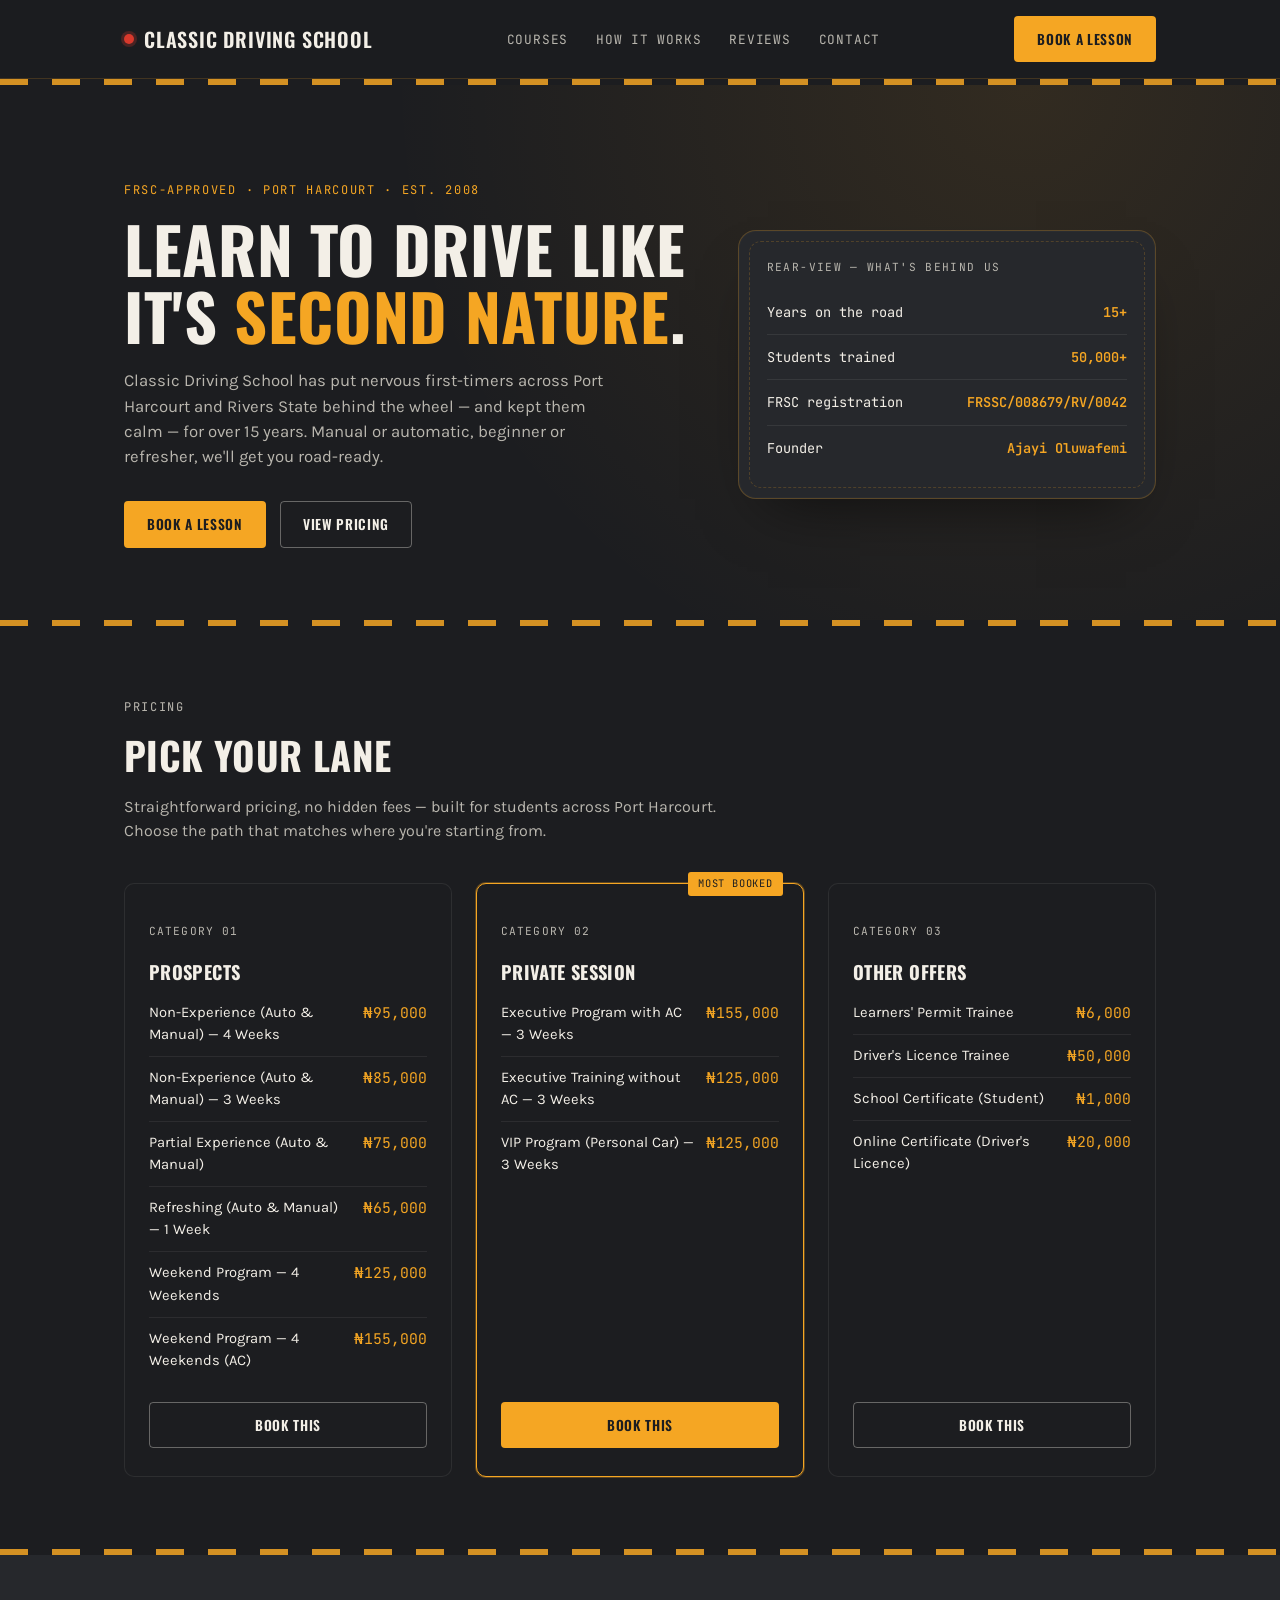
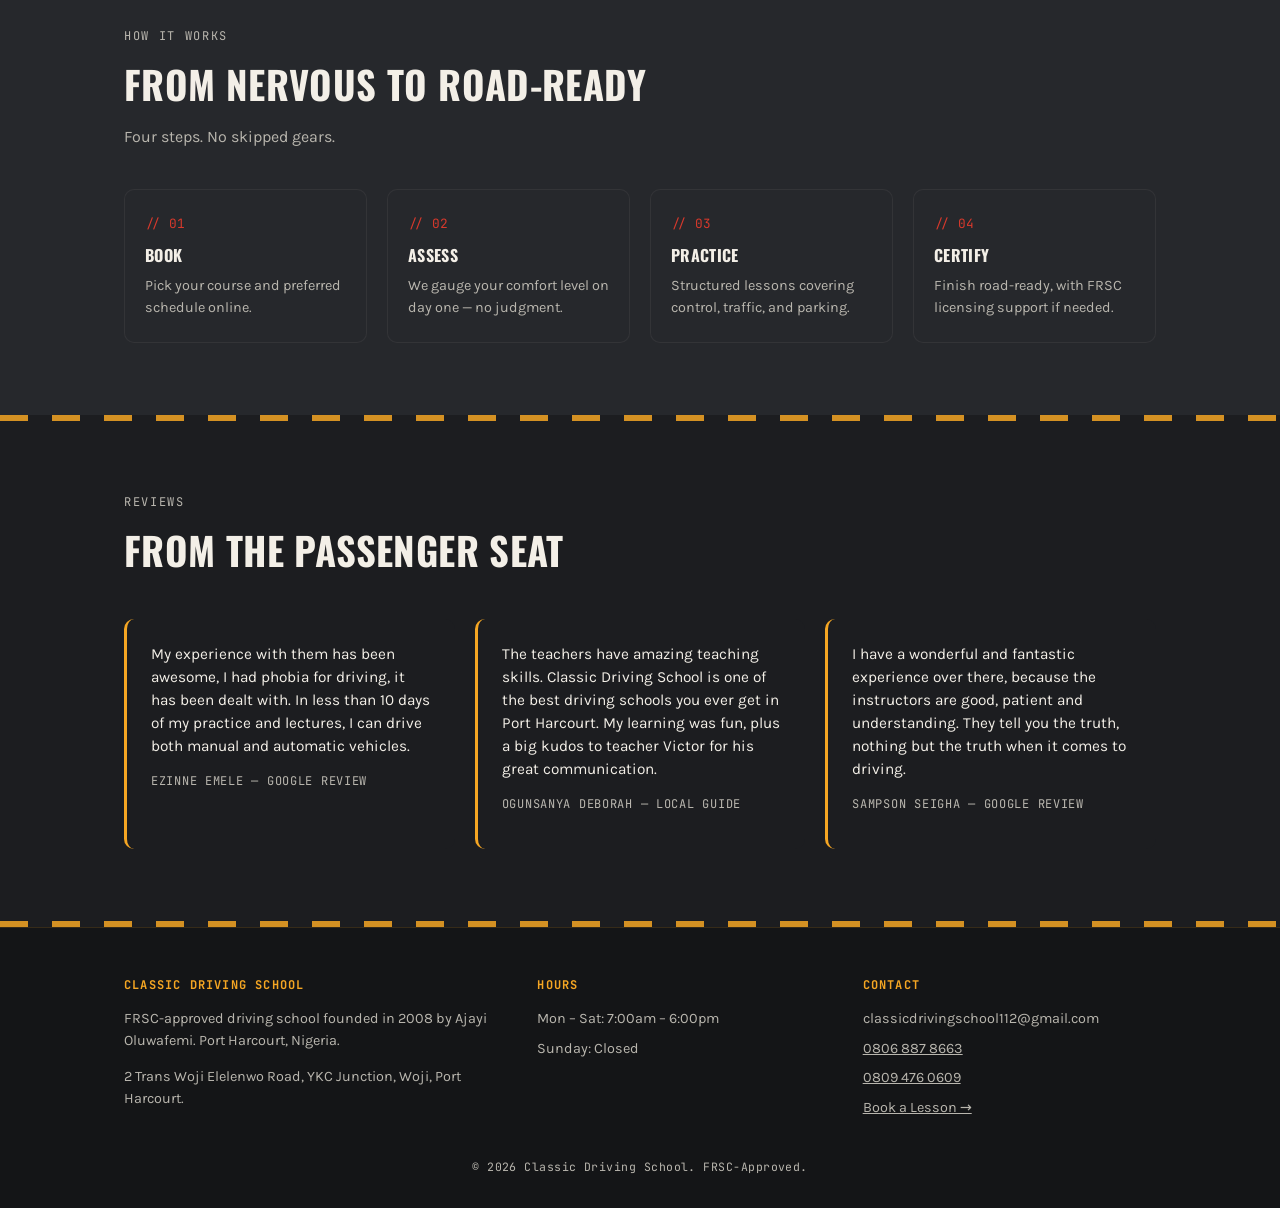
==== index.html @ 47276d2c "Update index.html" ====
<!DOCTYPE html>
<html lang="en">
<head>
<meta name="google-site-verification" content="XJ08IfdokmWImNRBFRQkpC97dIB8DvNs0AqG07wUDNg" />
<meta charset="UTF-8" />
<meta name="viewport" content="width=device-width, initial-scale=1.0" />
<title>Classic Driving School Port Harcourt | FRSC-Approved Driving Lessons, Rivers State</title>
<meta name="description" content="FRSC-approved driving school in Port Harcourt, Rivers State, training students since 2008. Manual & automatic lessons, flexible scheduling, 50,000+ students trained." />
<meta name="keywords" content="driving school Port Harcourt, driving lessons Rivers State, FRSC approved driving school, learn to drive Port Harcourt, Classic Driving School" />
<link rel="canonical" href="https://classicdriving.com.ng/" />
<meta property="og:title" content="Classic Driving School — Port Harcourt, Rivers State" />
<meta property="og:description" content="FRSC-approved driving school in Port Harcourt since 2008. Manual & automatic lessons for beginners and refreshers." />
<meta property="og:type" content="website" />
<meta property="og:url" content="https://classicdriving.com.ng/" />
<meta name="geo.region" content="NG-RI" />
<meta name="geo.placename" content="Port Harcourt, Rivers State" />
<link rel="preconnect" href="https://fonts.googleapis.com">
<link rel="preconnect" href="https://fonts.gstatic.com" crossorigin>
<link href="https://fonts.googleapis.com/css2?family=Oswald:wght@500;600;700&family=Karla:wght@400;500;700&family=JetBrains+Mono:wght@400;500&display=swap" rel="stylesheet">
<link rel="stylesheet" href="styles.css">
<script type="application/ld+json">
{
  "@context": "https://schema.org",
  "@type": "DrivingSchool",
  "name": "Classic Driving School",
  "image": "https://classicdriving.com.ng/og-image.jpg",
  "url": "https://classicdriving.com.ng/",
  "telephone": ["+2348068878663", "+2348094760609"],
  "email": "classicdrivingschool112@gmail.com",
  "address": {
    "@type": "PostalAddress",
    "streetAddress": "2 Trans Woji Elelenwo Road, YKC Junction, Woji",
    "addressLocality": "Port Harcourt",
    "addressRegion": "Rivers State",
    "addressCountry": "NG"
  },
  "areaServed": {
    "@type": "State",
    "name": "Rivers State"
  },
  "openingHoursSpecification": [
    {
      "@type": "OpeningHoursSpecification",
      "dayOfWeek": ["Monday","Tuesday","Wednesday","Thursday","Friday","Saturday"],
      "opens": "07:00",
      "closes": "18:00"
    }
  ],
  "priceRange": "₦1,000 - ₦155,000",
  "foundingDate": "2008"
}
</script>
</head>
<body>

<header class="site-header">
  <div class="container nav-row">
    <a class="brand" href="index.html"><span class="dot"></span>Classic Driving School</a>
    <nav class="primary-nav">
      <a href="#courses">Courses</a>
      <a href="#process">How It Works</a>
      <a href="#reviews">Reviews</a>
      <a href="#contact">Contact</a>
    </nav>
    <a class="btn btn-primary" href="book.html">Book a Lesson</a>
  </div>
</header>
<div class="lane-divider"></div>

<section class="hero">
  <div class="container hero-grid">
    <div>
      <p class="eyebrow">FRSC-Approved &middot; Port Harcourt &middot; Est. 2008</p>
      <h1 class="hero-title">Learn to drive like it's <em>second nature</em>.</h1>
      <p class="hero-sub">Classic Driving School has put nervous first-timers across Port Harcourt and Rivers State behind the wheel — and kept them calm — for over 15 years. Manual or automatic, beginner or refresher, we'll get you road-ready.</p>
      <div class="hero-actions">
        <a class="btn btn-primary" href="book.html">Book a Lesson</a>
        <a class="btn btn-ghost" href="#courses">View Pricing</a>
      </div>
    </div>
    <div class="mirror">
      <p class="mirror-label">Rear-View — What's Behind Us</p>
      <div class="mirror-stat-row"><span>Years on the road</span><span class="num">15+</span></div>
      <div class="mirror-stat-row"><span>Students trained</span><span class="num">50,000+</span></div>
      <div class="mirror-stat-row"><span>FRSC registration</span><span class="num">FRSSC/008679/RV/0042</span></div>
      <div class="mirror-stat-row"><span>Founder</span><span class="num">Ajayi Oluwafemi</span></div>
    </div>
  </div>
</section>

<div class="lane-divider"></div>

<section class="section" id="courses">
  <div class="container">
    <div class="section-head">
      <p class="eyebrow">Pricing</p>
      <h2 class="section-title">Pick your lane</h2>
      <p>Straightforward pricing, no hidden fees — built for students across Port Harcourt. Choose the path that matches where you're starting from.</p>
    </div>

    <div class="pricing-grid">

      <div class="price-card">
        <p class="price-cat">Category 01</p>
        <h3>Prospects</h3>
        <ul class="price-list">
          <li><span>Non-Experience (Auto &amp; Manual) — 4 Weeks</span><span class="amount">₦95,000</span></li>
          <li><span>Non-Experience (Auto &amp; Manual) — 3 Weeks</span><span class="amount">₦85,000</span></li>
          <li><span>Partial Experience (Auto &amp; Manual)</span><span class="amount">₦75,000</span></li>
          <li><span>Refreshing (Auto &amp; Manual) — 1 Week</span><span class="amount">₦65,000</span></li>
          <li><span>Weekend Program — 4 Weekends</span><span class="amount">₦125,000</span></li>
          <li><span>Weekend Program — 4 Weekends (AC)</span><span class="amount">₦155,000</span></li>
        </ul>
        <a class="btn btn-ghost" href="book.html">Book This</a>
      </div>

      <div class="price-card featured">
        <span class="tag">Most Booked</span>
        <p class="price-cat">Category 02</p>
        <h3>Private Session</h3>
        <ul class="price-list">
          <li><span>Executive Program with AC — 3 Weeks</span><span class="amount">₦155,000</span></li>
          <li><span>Executive Training without AC — 3 Weeks</span><span class="amount">₦125,000</span></li>
          <li><span>VIP Program (Personal Car) — 3 Weeks</span><span class="amount">₦125,000</span></li>
        </ul>
        <a class="btn btn-primary" href="book.html">Book This</a>
      </div>

      <div class="price-card">
        <p class="price-cat">Category 03</p>
        <h3>Other Offers</h3>
        <ul class="price-list">
          <li><span>Learners' Permit Trainee</span><span class="amount">₦6,000</span></li>
          <li><span>Driver's Licence Trainee</span><span class="amount">₦50,000</span></li>
          <li><span>School Certificate (Student)</span><span class="amount">₦1,000</span></li>
          <li><span>Online Certificate (Driver's Licence)</span><span class="amount">₦20,000</span></li>
        </ul>
        <a class="btn btn-ghost" href="book.html">Book This</a>
      </div>

    </div>
  </div>
</section>

<div class="lane-divider"></div>

<section class="section section-alt" id="process">
  <div class="container">
    <div class="section-head">
      <p class="eyebrow">How It Works</p>
      <h2 class="section-title">From nervous to road-ready</h2>
      <p>Four steps. No skipped gears.</p>
    </div>
    <div class="steps">
      <div class="step">
        <p class="step-marker">// 01</p>
        <h4>Book</h4>
        <p>Pick your course and preferred schedule online.</p>
      </div>
      <div class="step">
        <p class="step-marker">// 02</p>
        <h4>Assess</h4>
        <p>We gauge your comfort level on day one — no judgment.</p>
      </div>
      <div class="step">
        <p class="step-marker">// 03</p>
        <h4>Practice</h4>
        <p>Structured lessons covering control, traffic, and parking.</p>
      </div>
      <div class="step">
        <p class="step-marker">// 04</p>
        <h4>Certify</h4>
        <p>Finish road-ready, with FRSC licensing support if needed.</p>
      </div>
    </div>
  </div>
</section>

<div class="lane-divider"></div>

<section class="section" id="reviews">
  <div class="container">
    <div class="section-head">
      <p class="eyebrow">Reviews</p>
      <h2 class="section-title">From the passenger seat</h2>
    </div>
    <div class="testimonial-grid">
      <div class="testimonial">
        <p class="quote">My experience with them has been awesome, I had phobia for driving, it has been dealt with. In less than 10 days of my practice and lectures, I can drive both manual and automatic vehicles.</p>
        <p class="who">Ezinne Emele — Google Review</p>
      </div>
      <div class="testimonial">
        <p class="quote">The teachers have amazing teaching skills. Classic Driving School is one of the best driving schools you ever get in Port Harcourt. My learning was fun, plus a big kudos to teacher Victor for his great communication.</p>
        <p class="who">Ogunsanya Deborah — Local Guide</p>
      </div>
      <div class="testimonial">
        <p class="quote">I have a wonderful and fantastic experience over there, because the instructors are good, patient and understanding. They tell you the truth, nothing but the truth when it comes to driving.</p>
        <p class="who">Sampson Seigha — Google Review</p>
      </div>
    </div>
  </div>
</section>

<div class="lane-divider"></div>

<footer class="site-footer" id="contact">
  <div class="container">
    <div class="footer-grid">
      <div>
        <h5>Classic Driving School</h5>
        <p>FRSC-approved driving school founded in 2008 by Ajayi Oluwafemi. Port Harcourt, Nigeria.</p>
        <p>2 Trans Woji Elelenwo Road, YKC Junction, Woji, Port Harcourt.</p>
      </div>
      <div>
        <h5>Hours</h5>
        <ul>
          <li>Mon – Sat: 7:00am – 6:00pm</li>
          <li>Sunday: Closed</li>
        </ul>
      </div>
      <div>
        <h5>Contact</h5>
        <ul>
          <li>classicdrivingschool112@gmail.com</li>
          <li><a href="tel:+2348068878663">0806 887 8663</a></li>
          <li><a href="tel:+2348094760609">0809 476 0609</a></li>
          <li><a href="book.html">Book a Lesson →</a></li>
        </ul>
      </div>
    </div>
    <div class="footer-bottom">&copy; 2026 Classic Driving School. FRSC-Approved.</div>
  </div>
</footer>

</body>
</html>
---- styles.css ----
/* ===========================================================
   Classic Driving School — shared styles
   Palette: asphalt / amber / brake-red, mirror UI, lane-line dividers
   Type: Oswald (display), Karla (body), JetBrains Mono (data/utility)
   =========================================================== */

:root {
  --asphalt: #1c1d20;
  --asphalt-2: #26282c;
  --amber: #f5a623;
  --amber-dim: #c98417;
  --brake-red: #d8392c;
  --chalk: #f3efe7;
  --chalk-dim: #b9b6ae;
  --lane: repeating-linear-gradient(
    to right,
    var(--amber) 0px,
    var(--amber) 28px,
    transparent 28px,
    transparent 52px
  );

  --font-display: "Oswald", "Arial Narrow", sans-serif;
  --font-body: "Karla", system-ui, sans-serif;
  --font-mono: "JetBrains Mono", monospace;
}

* { box-sizing: border-box; }
html { scroll-behavior: smooth; }

@media (prefers-reduced-motion: reduce) {
  html { scroll-behavior: auto; }
  *, *::before, *::after {
    animation-duration: 0.01ms !important;
    animation-iteration-count: 1 !important;
    transition-duration: 0.01ms !important;
  }
}

body {
  margin: 0;
  background: var(--asphalt);
  color: var(--chalk);
  font-family: var(--font-body);
  line-height: 1.5;
  -webkit-font-smoothing: antialiased;
}

a { color: inherit; }

img { max-width: 100%; display: block; }

.container {
  width: 100%;
  max-width: 1080px;
  margin: 0 auto;
  padding: 0 24px;
}

/* ---------- Lane-line divider ---------- */
.lane-divider {
  height: 6px;
  background-image: var(--lane);
  background-size: 52px 6px;
  opacity: 0.85;
}

/* ---------- Header / nav ---------- */
header.site-header {
  position: sticky;
  top: 0;
  z-index: 50;
  background: rgba(28, 29, 32, 0.92);
  backdrop-filter: blur(6px);
  border-bottom: 1px solid rgba(245, 166, 35, 0.18);
}

.nav-row {
  display: flex;
  align-items: center;
  justify-content: space-between;
  padding: 16px 24px;
}

.brand {
  font-family: var(--font-display);
  text-transform: uppercase;
  letter-spacing: 0.04em;
  font-size: 1.25rem;
  font-weight: 600;
  color: var(--chalk);
  text-decoration: none;
  display: flex;
  align-items: center;
  gap: 10px;
}

.brand .dot {
  width: 10px;
  height: 10px;
  border-radius: 50%;
  background: var(--brake-red);
  box-shadow: 0 0 0 3px rgba(216, 57, 44, 0.25);
}

nav.primary-nav {
  display: flex;
  gap: 28px;
  font-family: var(--font-mono);
  font-size: 0.8rem;
  text-transform: uppercase;
  letter-spacing: 0.06em;
}

nav.primary-nav a {
  text-decoration: none;
  color: var(--chalk-dim);
  transition: color 0.2s ease;
}
nav.primary-nav a:hover,
nav.primary-nav a:focus-visible { color: var(--amber); }

.btn {
  display: inline-flex;
  align-items: center;
  justify-content: center;
  gap: 8px;
  font-family: var(--font-display);
  text-transform: uppercase;
  letter-spacing: 0.05em;
  font-size: 0.85rem;
  font-weight: 600;
  padding: 12px 22px;
  border-radius: 4px;
  text-decoration: none;
  border: 1px solid transparent;
  cursor: pointer;
  transition: transform 0.15s ease, background 0.2s ease, color 0.2s ease, border-color 0.2s ease;
}
.btn:focus-visible {
  outline: 3px solid var(--amber);
  outline-offset: 2px;
}
.btn-primary {
  background: var(--amber);
  color: #1c1d20;
}
.btn-primary:hover { background: #ffba47; transform: translateY(-1px); }

.btn-ghost {
  background: transparent;
  color: var(--chalk);
  border-color: rgba(243, 239, 231, 0.35);
}
.btn-ghost:hover { border-color: var(--amber); color: var(--amber); }

.btn-red {
  background: var(--brake-red);
  color: var(--chalk);
}
.btn-red:hover { background: #ef4c3d; transform: translateY(-1px); }

/* ---------- Hero ---------- */
.hero {
  position: relative;
  padding: 96px 0 72px;
  overflow: hidden;
  background:
    radial-gradient(circle at 80% 0%, rgba(245, 166, 35, 0.10), transparent 55%),
    var(--asphalt);
}

.hero-grid {
  display: grid;
  grid-template-columns: 1.15fr 0.85fr;
  gap: 48px;
  align-items: center;
}

.eyebrow {
  font-family: var(--font-mono);
  text-transform: uppercase;
  letter-spacing: 0.14em;
  font-size: 0.75rem;
  color: var(--amber);
  margin: 0 0 16px;
}

h1.hero-title {
  font-family: var(--font-display);
  font-size: clamp(2.6rem, 5vw, 4.2rem);
  line-height: 1.04;
  text-transform: uppercase;
  margin: 0 0 20px;
  letter-spacing: 0.01em;
}
h1.hero-title em {
  font-style: normal;
  color: var(--amber);
}

.hero-sub {
  font-size: 1.05rem;
  color: var(--chalk-dim);
  max-width: 480px;
  margin: 0 0 32px;
}

.hero-actions {
  display: flex;
  gap: 14px;
  flex-wrap: wrap;
}

/* Rear-view mirror motif */
.mirror {
  position: relative;
  background: var(--asphalt-2);
  border: 1px solid rgba(245, 166, 35, 0.25);
  border-radius: 18px;
  padding: 28px;
  box-shadow: 0 30px 60px -30px rgba(0,0,0,0.6), inset 0 0 0 1px rgba(255,255,255,0.02);
}
.mirror::before {
  content: "";
  position: absolute;
  inset: 10px;
  border: 1px dashed rgba(245, 166, 35, 0.2);
  border-radius: 12px;
  pointer-events: none;
}
.mirror-label {
  font-family: var(--font-mono);
  font-size: 0.7rem;
  text-transform: uppercase;
  letter-spacing: 0.12em;
  color: var(--chalk-dim);
  margin: 0 0 14px;
}
.mirror-stat-row {
  display: flex;
  justify-content: space-between;
  padding: 12px 0;
  border-bottom: 1px solid rgba(243, 239, 231, 0.08);
  font-family: var(--font-mono);
  font-size: 0.85rem;
}
.mirror-stat-row:last-child { border-bottom: none; }
.mirror-stat-row .num {
  color: var(--amber);
  font-weight: 600;
}

/* ---------- Section scaffolding ---------- */
.section {
  padding: 72px 0;
}
.section-head {
  margin-bottom: 40px;
  max-width: 620px;
}
.section-head .eyebrow { margin-bottom: 10px; }
h2.section-title {
  font-family: var(--font-display);
  text-transform: uppercase;
  font-size: clamp(1.8rem, 3vw, 2.4rem);
  margin: 0 0 12px;
  letter-spacing: 0.01em;
}
.section-head p {
  color: var(--chalk-dim);
  margin: 0;
}

.section-alt { background: var(--asphalt-2); }

/* ---------- Pricing cards ---------- */
.pricing-grid {
  display: grid;
  grid-template-columns: repeat(3, 1fr);
  gap: 24px;
}

.price-card {
  background: var(--asphalt);
  border: 1px solid rgba(243, 239, 231, 0.08);
  border-radius: 10px;
  padding: 28px 24px;
  display: flex;
  flex-direction: column;
  position: relative;
}
.price-card.featured {
  border-color: var(--amber);
  box-shadow: 0 0 0 1px rgba(245, 166, 35, 0.3);
}
.price-card .tag {
  position: absolute;
  top: -12px;
  right: 20px;
  background: var(--amber);
  color: #1c1d20;
  font-family: var(--font-mono);
  font-size: 0.65rem;
  text-transform: uppercase;
  letter-spacing: 0.08em;
  padding: 4px 10px;
  border-radius: 3px;
}
.price-card h3 {
  font-family: var(--font-display);
  text-transform: uppercase;
  font-size: 1.15rem;
  margin: 0 0 6px;
  letter-spacing: 0.02em;
}
.price-card .price-cat {
  font-family: var(--font-mono);
  font-size: 0.7rem;
  color: var(--chalk-dim);
  text-transform: uppercase;
  letter-spacing: 0.1em;
  margin-bottom: 18px;
}
.price-list {
  list-style: none;
  margin: 0 0 20px;
  padding: 0;
  flex-grow: 1;
}
.price-list li {
  display: flex;
  justify-content: space-between;
  gap: 12px;
  padding: 10px 0;
  border-top: 1px solid rgba(243, 239, 231, 0.07);
  font-size: 0.92rem;
}
.price-list li:first-child { border-top: none; }
.price-list .amount {
  font-family: var(--font-mono);
  color: var(--amber);
  white-space: nowrap;
}

/* ---------- Steps / process ---------- */
.steps {
  display: grid;
  grid-template-columns: repeat(4, 1fr);
  gap: 20px;
}
.step {
  background: var(--asphalt-2);
  border-radius: 10px;
  padding: 24px 20px;
  border: 1px solid rgba(243, 239, 231, 0.06);
}
.step .step-marker {
  font-family: var(--font-mono);
  color: var(--brake-red);
  font-size: 0.8rem;
  margin-bottom: 10px;
}
.step h4 {
  font-family: var(--font-display);
  text-transform: uppercase;
  font-size: 1rem;
  margin: 0 0 8px;
  letter-spacing: 0.02em;
}
.step p {
  color: var(--chalk-dim);
  font-size: 0.9rem;
  margin: 0;
}

/* ---------- Testimonials ---------- */
.testimonial-grid {
  display: grid;
  grid-template-columns: repeat(3, 1fr);
  gap: 20px;
}
.testimonial {
  background: var(--asphalt);
  border-radius: 10px;
  padding: 24px;
  border-left: 3px solid var(--amber);
}
.testimonial p.quote {
  margin: 0 0 14px;
  font-size: 0.96rem;
  color: var(--chalk);
}
.testimonial .who {
  font-family: var(--font-mono);
  font-size: 0.75rem;
  color: var(--chalk-dim);
  text-transform: uppercase;
  letter-spacing: 0.06em;
}

/* ---------- Footer ---------- */
footer.site-footer {
  background: #141517;
  padding: 48px 0 32px;
  border-top: 1px solid rgba(245, 166, 35, 0.15);
}
.footer-grid {
  display: grid;
  grid-template-columns: 1.3fr 1fr 1fr;
  gap: 32px;
  margin-bottom: 32px;
}
.footer-grid h5 {
  font-family: var(--font-mono);
  text-transform: uppercase;
  font-size: 0.75rem;
  letter-spacing: 0.1em;
  color: var(--amber);
  margin: 0 0 14px;
}
.footer-grid p, .footer-grid li {
  color: var(--chalk-dim);
  font-size: 0.9rem;
}
.footer-grid ul { list-style: none; padding: 0; margin: 0; }
.footer-grid li { margin-bottom: 8px; }
.footer-bottom {
  font-family: var(--font-mono);
  font-size: 0.72rem;
  color: var(--chalk-dim);
  text-align: center;
  letter-spacing: 0.04em;
}

/* ---------- Booking form ---------- */
.book-shell {
  max-width: 640px;
  margin: 0 auto;
  background: var(--asphalt-2);
  border: 1px solid rgba(245, 166, 35, 0.2);
  border-radius: 14px;
  padding: 36px;
}

.form-row {
  margin-bottom: 20px;
}
.form-row label {
  display: block;
  font-family: var(--font-mono);
  font-size: 0.72rem;
  text-transform: uppercase;
  letter-spacing: 0.08em;
  color: var(--chalk-dim);
  margin-bottom: 8px;
}
.form-row input,
.form-row select,
.form-row textarea {
  width: 100%;
  background: var(--asphalt);
  border: 1px solid rgba(243, 239, 231, 0.15);
  border-radius: 6px;
  padding: 12px 14px;
  color: var(--chalk);
  font-family: var(--font-body);
  font-size: 0.95rem;
}
.form-row input:focus,
.form-row select:focus,
.form-row textarea:focus {
  outline: none;
  border-color: var(--amber);
  box-shadow: 0 0 0 3px rgba(245, 166, 35, 0.18);
}
.two-col {
  display: grid;
  grid-template-columns: 1fr 1fr;
  gap: 16px;
}
.radio-pair {
  display: flex;
  gap: 12px;
}
.radio-pair label {
  flex: 1;
  display: flex;
  align-items: center;
  justify-content: center;
  gap: 8px;
  background: var(--asphalt);
  border: 1px solid rgba(243, 239, 231, 0.15);
  border-radius: 6px;
  padding: 12px;
  font-family: var(--font-body);
  font-size: 0.9rem;
  text-transform: none;
  letter-spacing: normal;
  cursor: pointer;
  margin-bottom: 0;
}
.radio-pair input { width: auto; margin: 0; }
.radio-pair input:checked + span { color: var(--amber); }

#form-status {
  margin-top: 16px;
  font-family: var(--font-mono);
  font-size: 0.85rem;
}
#form-status.success { color: #6fbf73; }
#form-status.error { color: var(--brake-red); }

/* ---------- Responsive ---------- */
@media (max-width: 880px) {
  .hero-grid { grid-template-columns: 1fr; }
  .pricing-grid { grid-template-columns: 1fr; }
  .steps { grid-template-columns: 1fr 1fr; }
  .testimonial-grid { grid-template-columns: 1fr; }
  .footer-grid { grid-template-columns: 1fr; }
  nav.primary-nav { display: none; }
}
@media (max-width: 560px) {
  .two-col { grid-template-columns: 1fr; }
  .steps { grid-template-columns: 1fr; }
  .book-shell { padding: 24px; }
}
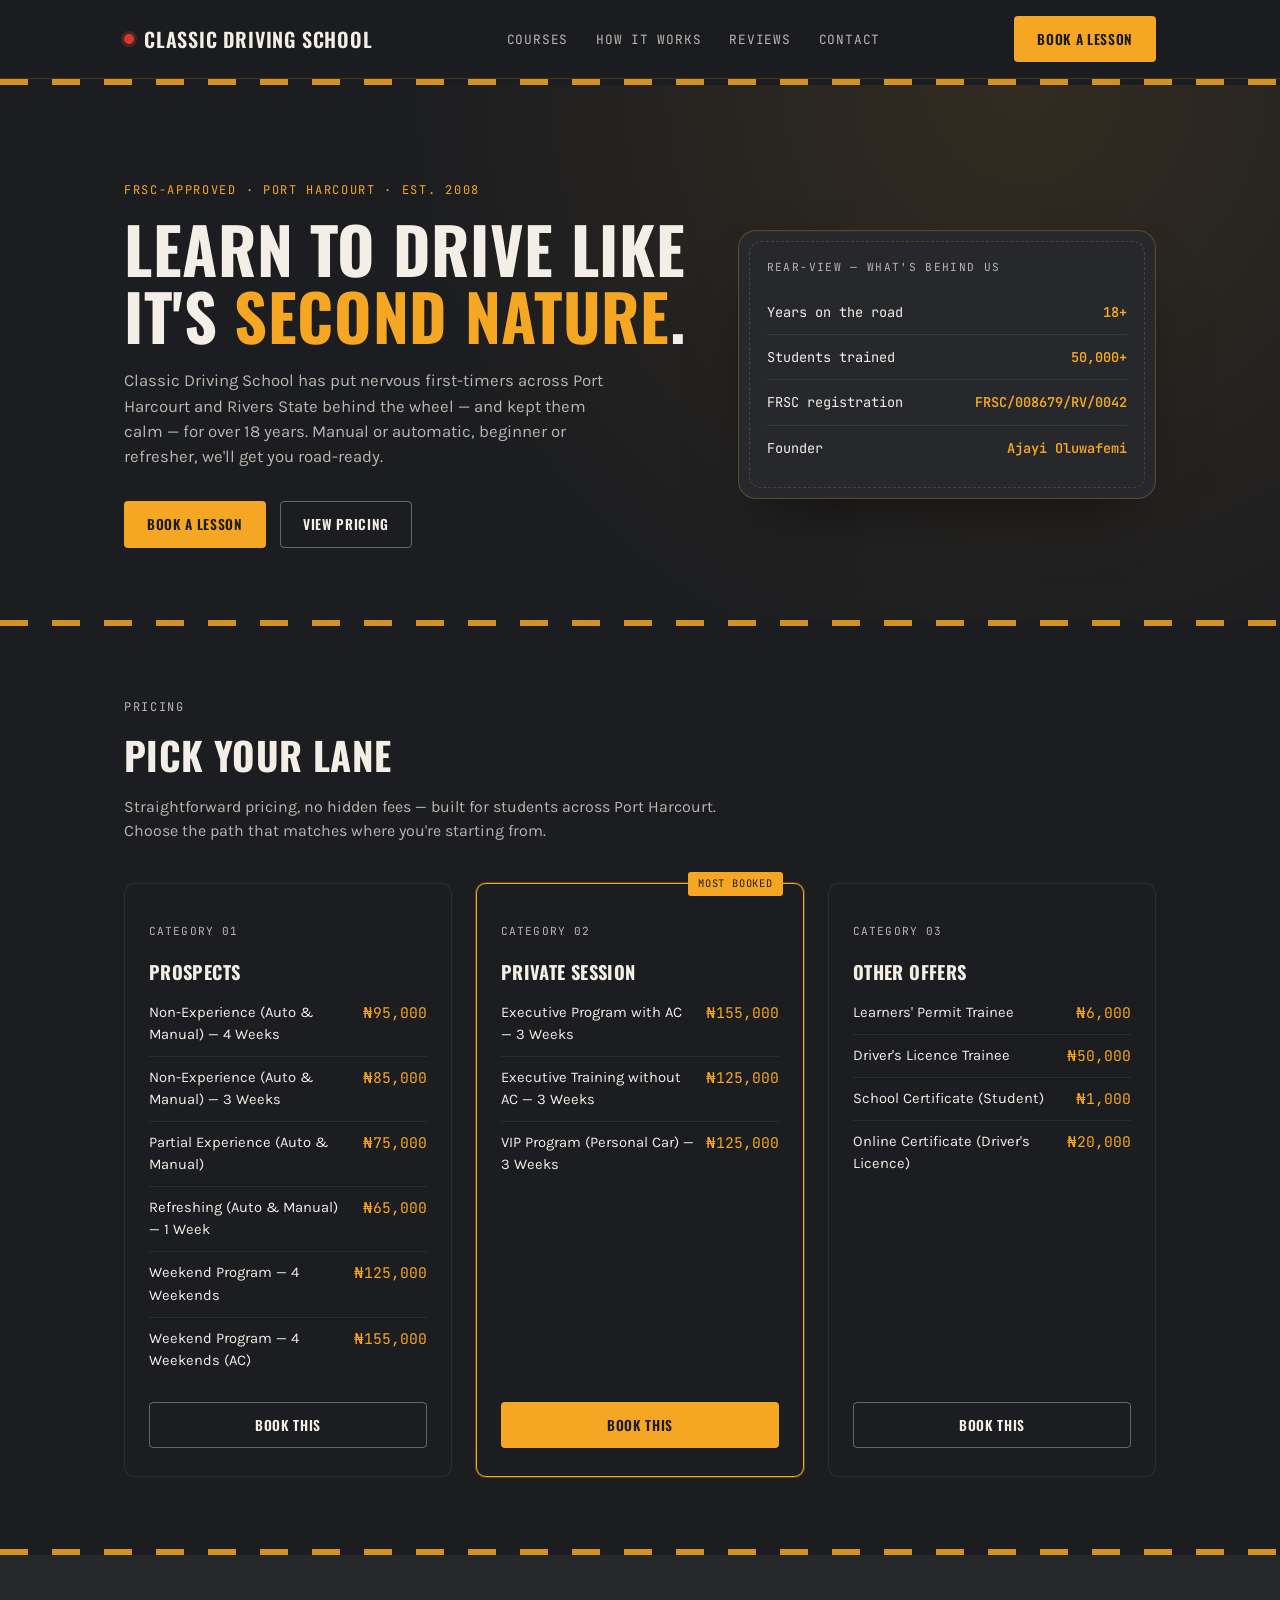
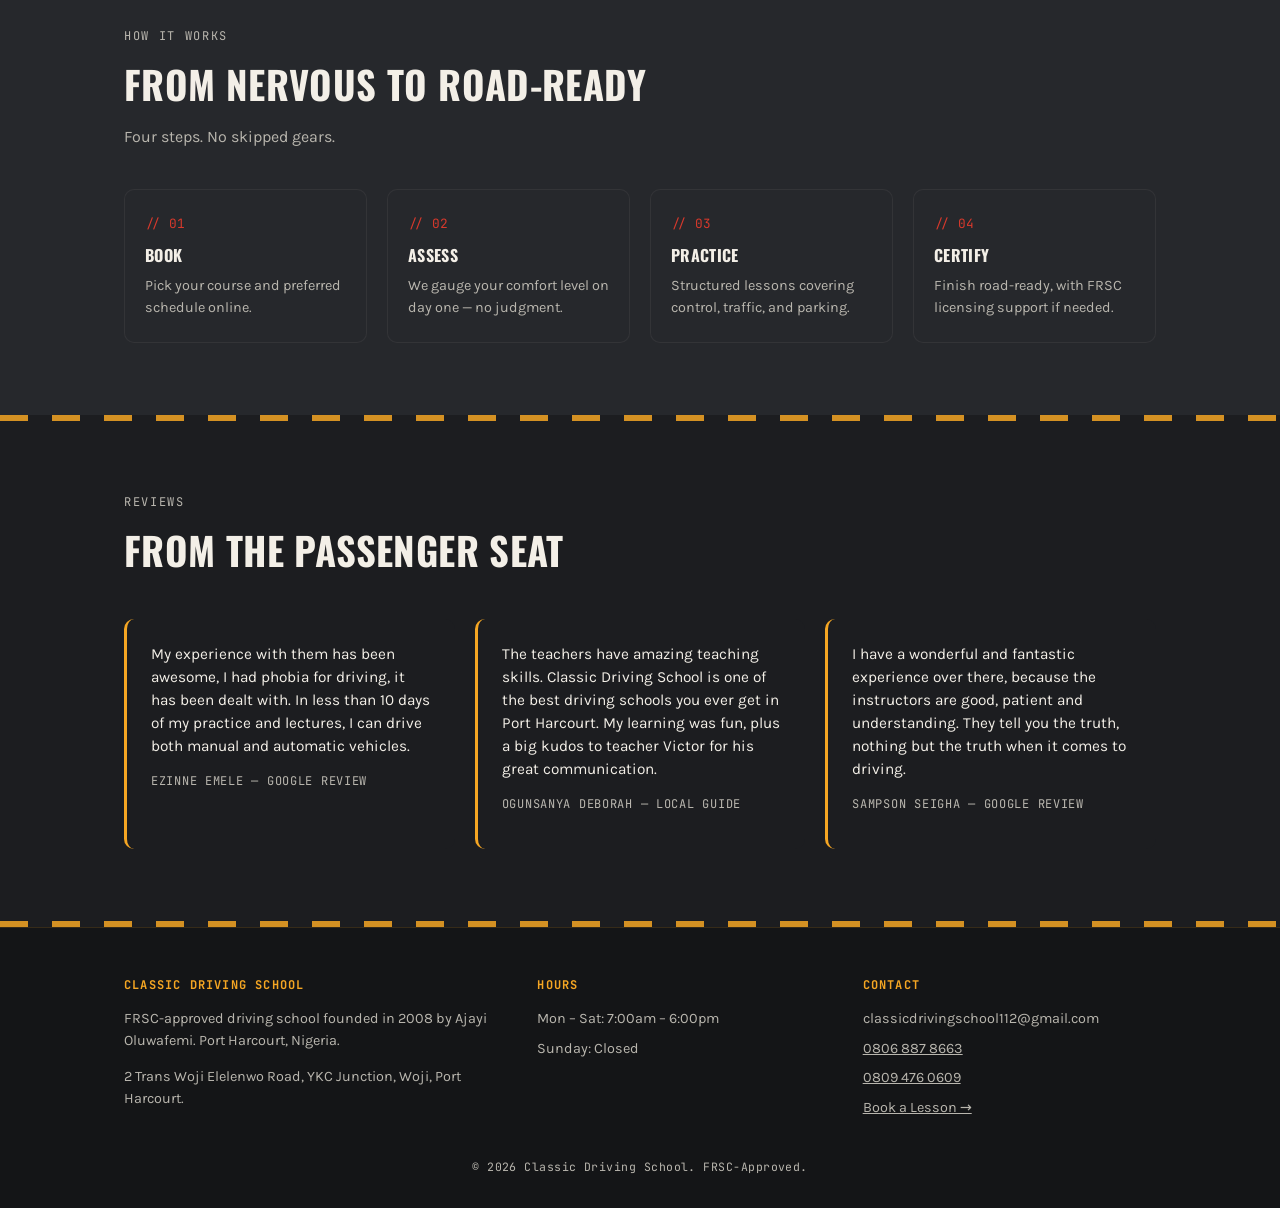
==== commit ec17cef2: "Fix stale copy, a registration typo, and broken SEO file references - "15+ years" / "over 15 years" " ====
--- a/index.html
+++ b/index.html
@@ -23,7 +23,6 @@
   "@context": "https://schema.org",
   "@type": "DrivingSchool",
   "name": "Classic Driving School",
-  "image": "https://classicdriving.com.ng/og-image.jpg",
   "url": "https://classicdriving.com.ng/",
   "telephone": ["+2348068878663", "+2348094760609"],
   "email": "classicdrivingschool112@gmail.com",
@@ -72,7 +71,7 @@
     <div>
       <p class="eyebrow">FRSC-Approved &middot; Port Harcourt &middot; Est. 2008</p>
       <h1 class="hero-title">Learn to drive like it's <em>second nature</em>.</h1>
-      <p class="hero-sub">Classic Driving School has put nervous first-timers across Port Harcourt and Rivers State behind the wheel — and kept them calm — for over 15 years. Manual or automatic, beginner or refresher, we'll get you road-ready.</p>
+      <p class="hero-sub">Classic Driving School has put nervous first-timers across Port Harcourt and Rivers State behind the wheel — and kept them calm — for over 18 years. Manual or automatic, beginner or refresher, we'll get you road-ready.</p>
       <div class="hero-actions">
         <a class="btn btn-primary" href="book.html">Book a Lesson</a>
         <a class="btn btn-ghost" href="#courses">View Pricing</a>
@@ -80,9 +79,9 @@
     </div>
     <div class="mirror">
       <p class="mirror-label">Rear-View — What's Behind Us</p>
-      <div class="mirror-stat-row"><span>Years on the road</span><span class="num">15+</span></div>
+      <div class="mirror-stat-row"><span>Years on the road</span><span class="num">18+</span></div>
       <div class="mirror-stat-row"><span>Students trained</span><span class="num">50,000+</span></div>
-      <div class="mirror-stat-row"><span>FRSC registration</span><span class="num">FRSSC/008679/RV/0042</span></div>
+      <div class="mirror-stat-row"><span>FRSC registration</span><span class="num">FRSC/008679/RV/0042</span></div>
       <div class="mirror-stat-row"><span>Founder</span><span class="num">Ajayi Oluwafemi</span></div>
     </div>
   </div>
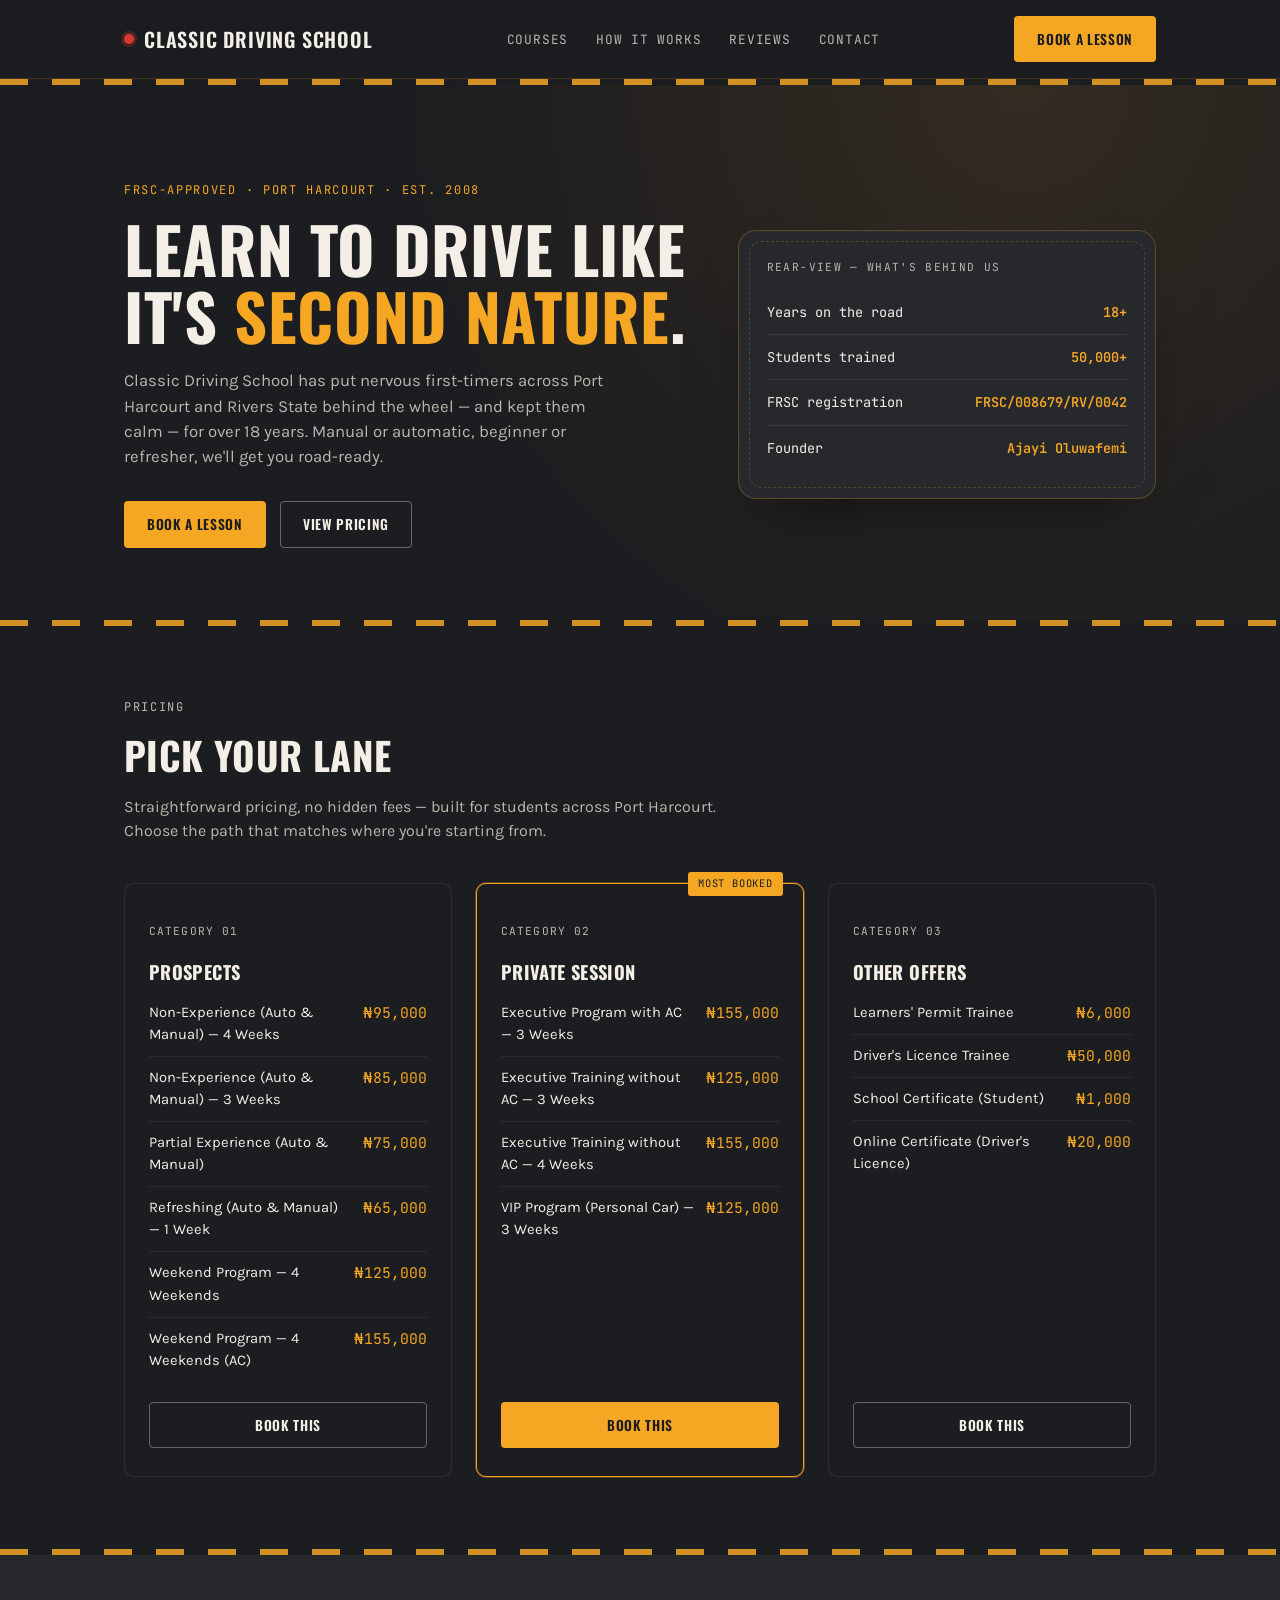
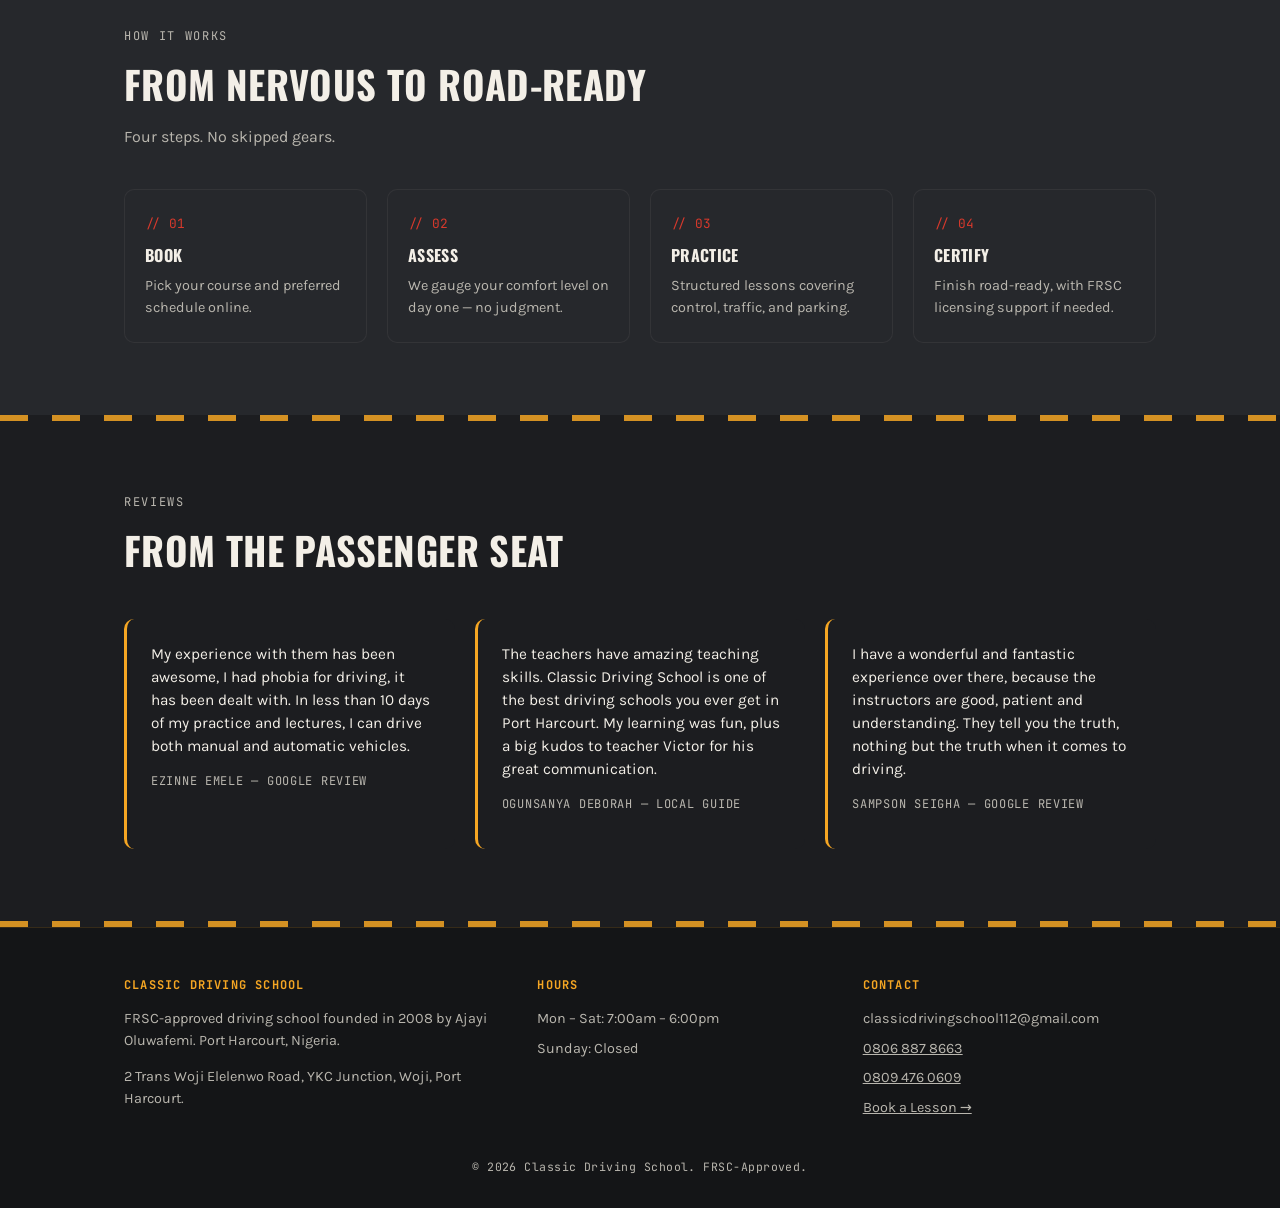
==== commit e4db7f5e: "Add Executive Training without AC - 4 Weeks (₦155,000) course option" ====
--- a/index.html
+++ b/index.html
@@ -120,6 +120,7 @@
         <ul class="price-list">
           <li><span>Executive Program with AC — 3 Weeks</span><span class="amount">₦155,000</span></li>
           <li><span>Executive Training without AC — 3 Weeks</span><span class="amount">₦125,000</span></li>
+          <li><span>Executive Training without AC — 4 Weeks</span><span class="amount">₦155,000</span></li>
           <li><span>VIP Program (Personal Car) — 3 Weeks</span><span class="amount">₦125,000</span></li>
         </ul>
         <a class="btn btn-primary" href="book.html">Book This</a>
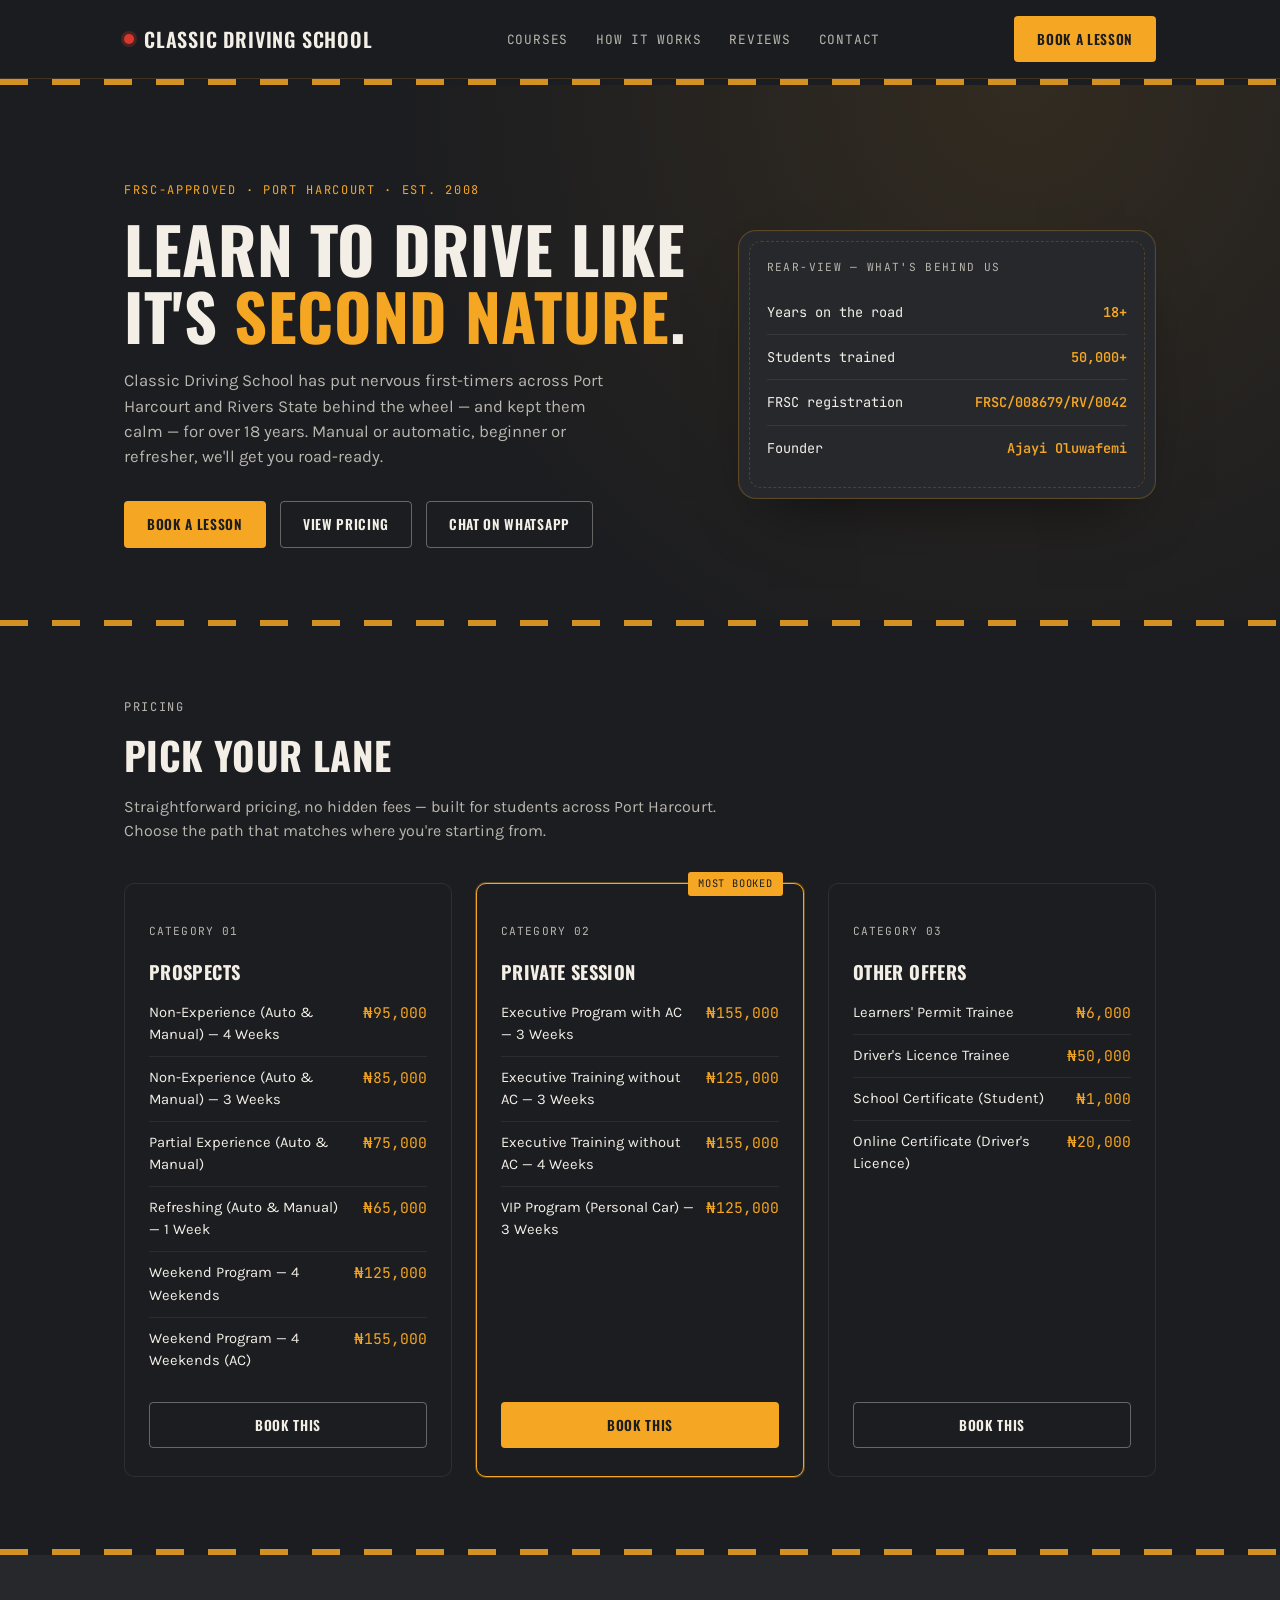
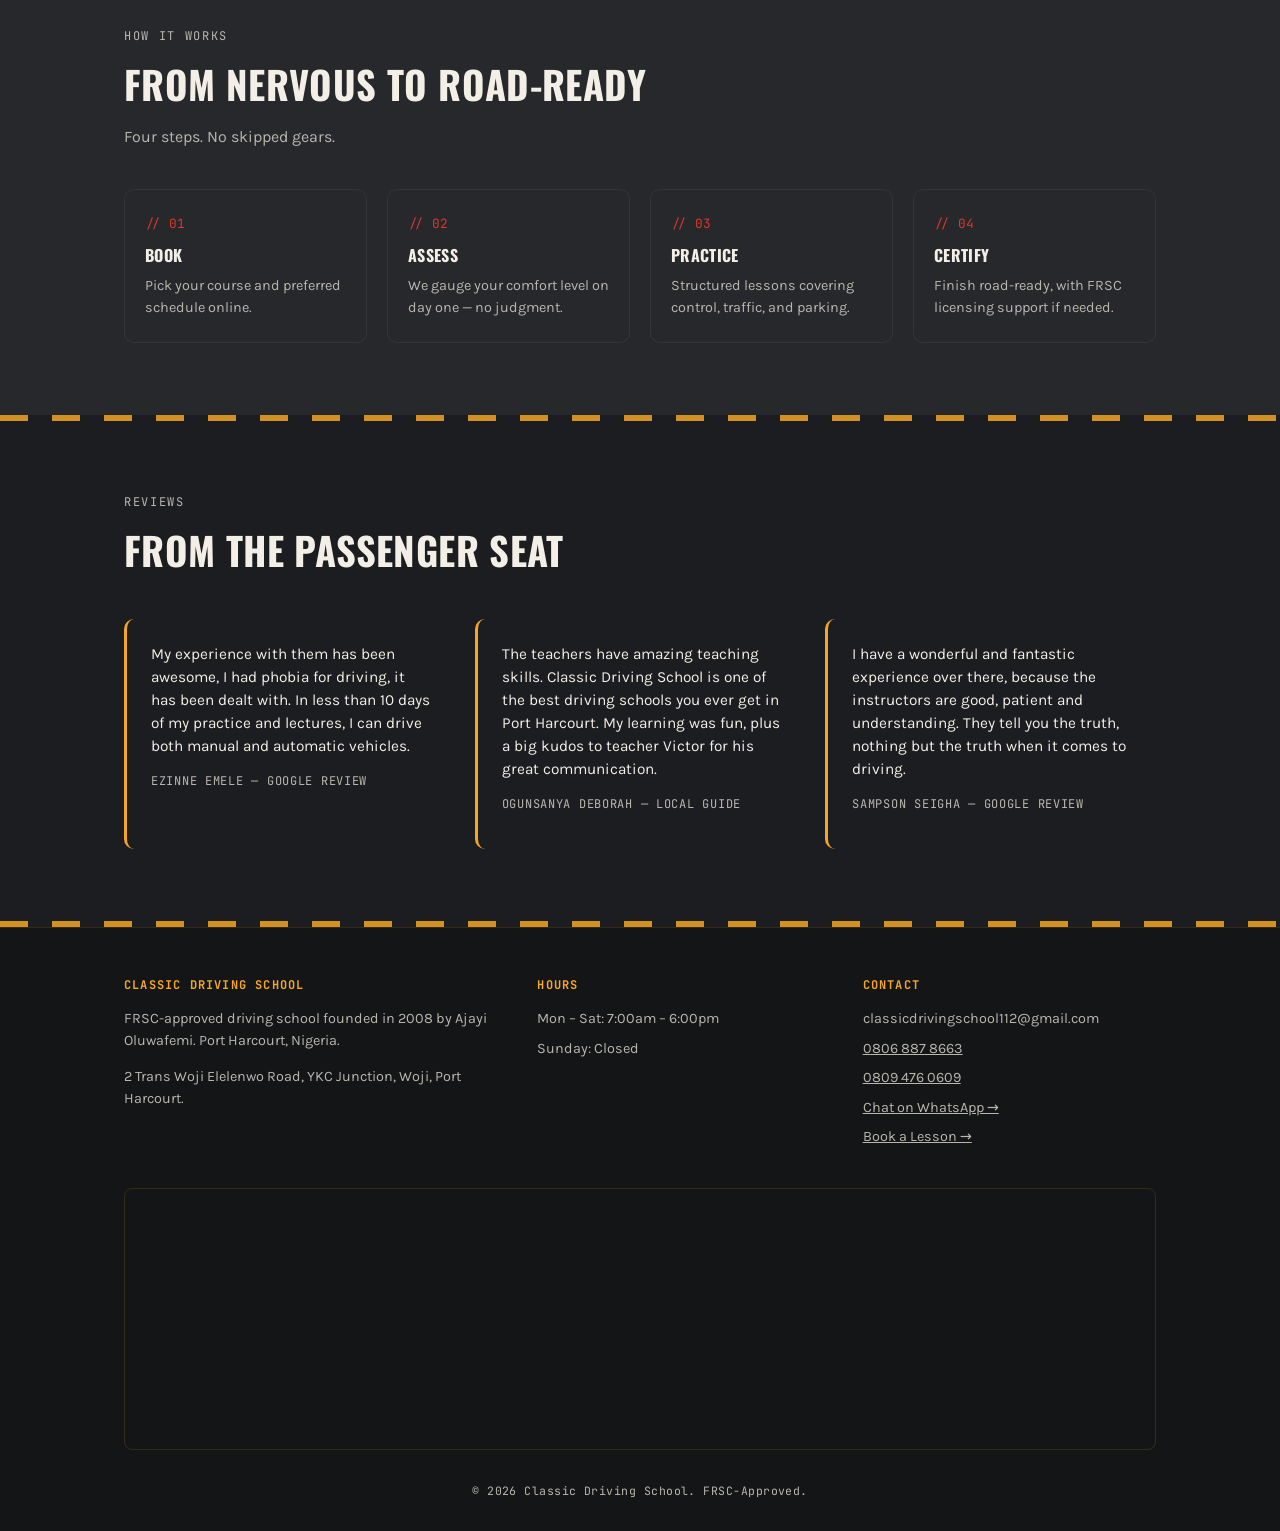
==== commit 8b3270c8: "Add a WhatsApp click-to-chat link and an embedded location map - "Chat on WhatsApp" links to wa.me w" ====
--- a/index.html
+++ b/index.html
@@ -75,6 +75,7 @@
       <div class="hero-actions">
         <a class="btn btn-primary" href="book.html">Book a Lesson</a>
         <a class="btn btn-ghost" href="#courses">View Pricing</a>
+        <a class="btn btn-ghost" href="https://wa.me/2348068878663?text=Hi%2C%20I%27d%20like%20to%20book%20a%20driving%20lesson." target="_blank" rel="noopener">Chat on WhatsApp</a>
       </div>
     </div>
     <div class="mirror">
@@ -224,9 +225,18 @@
           <li>classicdrivingschool112@gmail.com</li>
           <li><a href="tel:+2348068878663">0806 887 8663</a></li>
           <li><a href="tel:+2348094760609">0809 476 0609</a></li>
+          <li><a href="https://wa.me/2348068878663?text=Hi%2C%20I%27d%20like%20to%20book%20a%20driving%20lesson." target="_blank" rel="noopener">Chat on WhatsApp →</a></li>
           <li><a href="book.html">Book a Lesson →</a></li>
         </ul>
       </div>
+    </div>
+    <div class="footer-map">
+      <iframe
+        src="https://www.google.com/maps?q=2+Trans+Woji+Elelenwo+Road%2C+YKC+Junction%2C+Woji%2C+Port+Harcourt&output=embed"
+        loading="lazy"
+        referrerpolicy="no-referrer-when-downgrade"
+        title="Classic Driving School location on the map"
+      ></iframe>
     </div>
     <div class="footer-bottom">&copy; 2026 Classic Driving School. FRSC-Approved.</div>
   </div>
--- a/styles.css
+++ b/styles.css
@@ -425,6 +425,18 @@
 }
 .footer-grid ul { list-style: none; padding: 0; margin: 0; }
 .footer-grid li { margin-bottom: 8px; }
+.footer-map {
+  margin-bottom: 32px;
+  border-radius: 8px;
+  overflow: hidden;
+  border: 1px solid rgba(245, 166, 35, 0.15);
+}
+.footer-map iframe {
+  display: block;
+  width: 100%;
+  height: 260px;
+  border: 0;
+}
 .footer-bottom {
   font-family: var(--font-mono);
   font-size: 0.72rem;
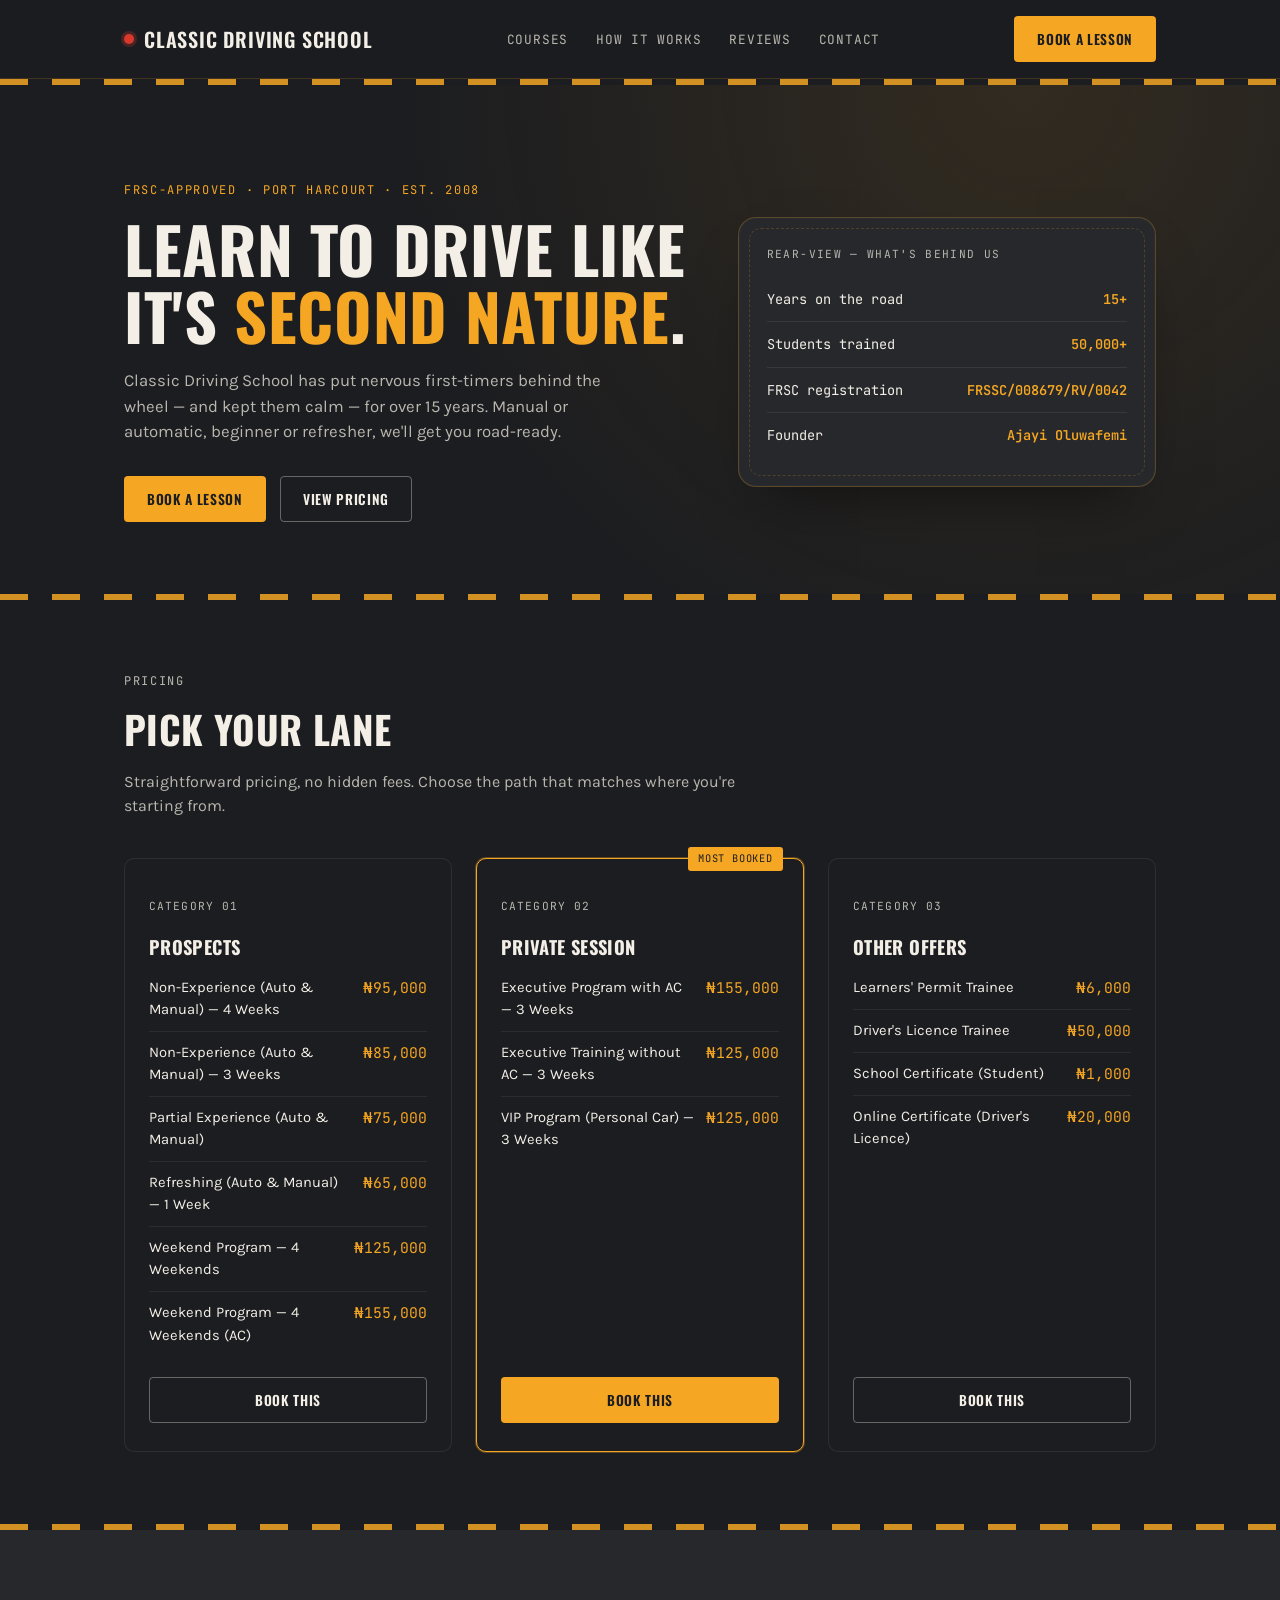
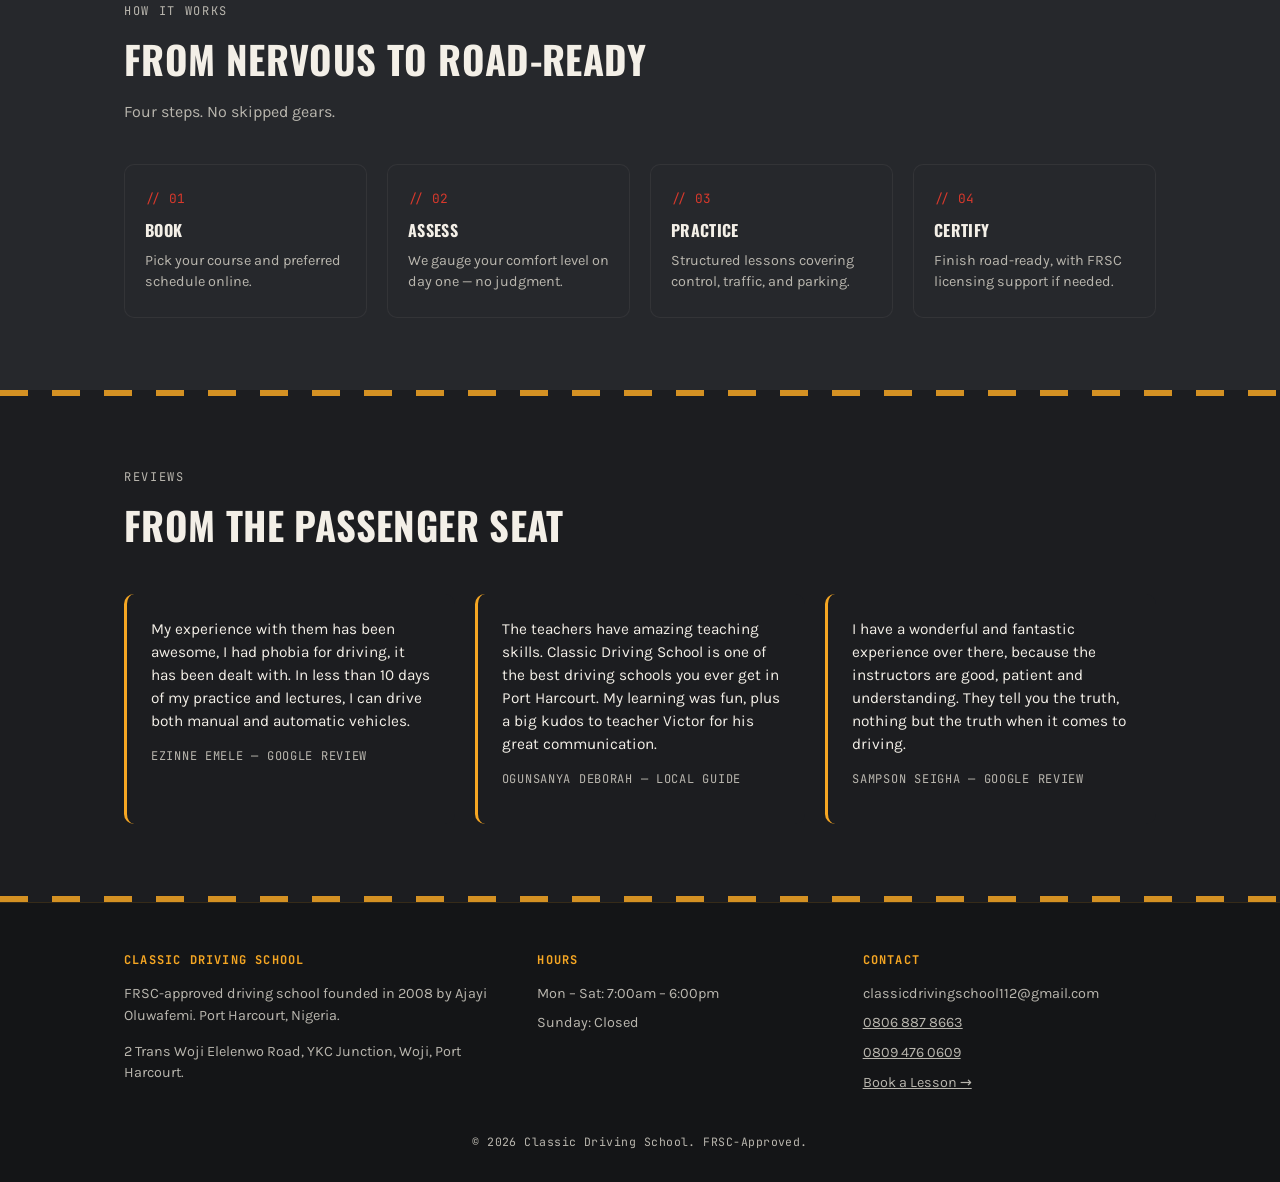
==== commit e1f7cd82: "Update index.html" ====
--- a/index.html
+++ b/index.html
@@ -1,54 +1,14 @@
 <!DOCTYPE html>
 <html lang="en">
 <head>
-<meta name="google-site-verification" content="XJ08IfdokmWImNRBFRQkpC97dIB8DvNs0AqG07wUDNg" />
 <meta charset="UTF-8" />
 <meta name="viewport" content="width=device-width, initial-scale=1.0" />
-<title>Classic Driving School Port Harcourt | FRSC-Approved Driving Lessons, Rivers State</title>
-<meta name="description" content="FRSC-approved driving school in Port Harcourt, Rivers State, training students since 2008. Manual & automatic lessons, flexible scheduling, 50,000+ students trained." />
-<meta name="keywords" content="driving school Port Harcourt, driving lessons Rivers State, FRSC approved driving school, learn to drive Port Harcourt, Classic Driving School" />
-<link rel="canonical" href="https://classicdriving.com.ng/" />
-<meta property="og:title" content="Classic Driving School — Port Harcourt, Rivers State" />
-<meta property="og:description" content="FRSC-approved driving school in Port Harcourt since 2008. Manual & automatic lessons for beginners and refreshers." />
-<meta property="og:type" content="website" />
-<meta property="og:url" content="https://classicdriving.com.ng/" />
-<meta name="geo.region" content="NG-RI" />
-<meta name="geo.placename" content="Port Harcourt, Rivers State" />
+<title>Classic Driving School — Learn to Drive in Port Harcourt, the Right Way</title>
+<meta name="description" content="FRSC-approved driving school founded in 2008. Beginner-friendly lessons, manual & automatic transmission, flexible scheduling." />
 <link rel="preconnect" href="https://fonts.googleapis.com">
 <link rel="preconnect" href="https://fonts.gstatic.com" crossorigin>
 <link href="https://fonts.googleapis.com/css2?family=Oswald:wght@500;600;700&family=Karla:wght@400;500;700&family=JetBrains+Mono:wght@400;500&display=swap" rel="stylesheet">
 <link rel="stylesheet" href="styles.css">
-<script type="application/ld+json">
-{
-  "@context": "https://schema.org",
-  "@type": "DrivingSchool",
-  "name": "Classic Driving School",
-  "url": "https://classicdriving.com.ng/",
-  "telephone": ["+2348068878663", "+2348094760609"],
-  "email": "classicdrivingschool112@gmail.com",
-  "address": {
-    "@type": "PostalAddress",
-    "streetAddress": "2 Trans Woji Elelenwo Road, YKC Junction, Woji",
-    "addressLocality": "Port Harcourt",
-    "addressRegion": "Rivers State",
-    "addressCountry": "NG"
-  },
-  "areaServed": {
-    "@type": "State",
-    "name": "Rivers State"
-  },
-  "openingHoursSpecification": [
-    {
-      "@type": "OpeningHoursSpecification",
-      "dayOfWeek": ["Monday","Tuesday","Wednesday","Thursday","Friday","Saturday"],
-      "opens": "07:00",
-      "closes": "18:00"
-    }
-  ],
-  "priceRange": "₦1,000 - ₦155,000",
-  "foundingDate": "2008"
-}
-</script>
 </head>
 <body>
 
@@ -71,18 +31,17 @@
     <div>
       <p class="eyebrow">FRSC-Approved &middot; Port Harcourt &middot; Est. 2008</p>
       <h1 class="hero-title">Learn to drive like it's <em>second nature</em>.</h1>
-      <p class="hero-sub">Classic Driving School has put nervous first-timers across Port Harcourt and Rivers State behind the wheel — and kept them calm — for over 18 years. Manual or automatic, beginner or refresher, we'll get you road-ready.</p>
+      <p class="hero-sub">Classic Driving School has put nervous first-timers behind the wheel — and kept them calm — for over 15 years. Manual or automatic, beginner or refresher, we'll get you road-ready.</p>
       <div class="hero-actions">
         <a class="btn btn-primary" href="book.html">Book a Lesson</a>
         <a class="btn btn-ghost" href="#courses">View Pricing</a>
-        <a class="btn btn-ghost" href="https://wa.me/2348068878663?text=Hi%2C%20I%27d%20like%20to%20book%20a%20driving%20lesson." target="_blank" rel="noopener">Chat on WhatsApp</a>
       </div>
     </div>
     <div class="mirror">
       <p class="mirror-label">Rear-View — What's Behind Us</p>
-      <div class="mirror-stat-row"><span>Years on the road</span><span class="num">18+</span></div>
+      <div class="mirror-stat-row"><span>Years on the road</span><span class="num">15+</span></div>
       <div class="mirror-stat-row"><span>Students trained</span><span class="num">50,000+</span></div>
-      <div class="mirror-stat-row"><span>FRSC registration</span><span class="num">FRSC/008679/RV/0042</span></div>
+      <div class="mirror-stat-row"><span>FRSC registration</span><span class="num">FRSSC/008679/RV/0042</span></div>
       <div class="mirror-stat-row"><span>Founder</span><span class="num">Ajayi Oluwafemi</span></div>
     </div>
   </div>
@@ -95,7 +54,7 @@
     <div class="section-head">
       <p class="eyebrow">Pricing</p>
       <h2 class="section-title">Pick your lane</h2>
-      <p>Straightforward pricing, no hidden fees — built for students across Port Harcourt. Choose the path that matches where you're starting from.</p>
+      <p>Straightforward pricing, no hidden fees. Choose the path that matches where you're starting from.</p>
     </div>
 
     <div class="pricing-grid">
@@ -121,7 +80,6 @@
         <ul class="price-list">
           <li><span>Executive Program with AC — 3 Weeks</span><span class="amount">₦155,000</span></li>
           <li><span>Executive Training without AC — 3 Weeks</span><span class="amount">₦125,000</span></li>
-          <li><span>Executive Training without AC — 4 Weeks</span><span class="amount">₦155,000</span></li>
           <li><span>VIP Program (Personal Car) — 3 Weeks</span><span class="amount">₦125,000</span></li>
         </ul>
         <a class="btn btn-primary" href="book.html">Book This</a>
@@ -225,18 +183,9 @@
           <li>classicdrivingschool112@gmail.com</li>
           <li><a href="tel:+2348068878663">0806 887 8663</a></li>
           <li><a href="tel:+2348094760609">0809 476 0609</a></li>
-          <li><a href="https://wa.me/2348068878663?text=Hi%2C%20I%27d%20like%20to%20book%20a%20driving%20lesson." target="_blank" rel="noopener">Chat on WhatsApp →</a></li>
           <li><a href="book.html">Book a Lesson →</a></li>
         </ul>
       </div>
-    </div>
-    <div class="footer-map">
-      <iframe
-        src="https://www.google.com/maps?q=2+Trans+Woji+Elelenwo+Road%2C+YKC+Junction%2C+Woji%2C+Port+Harcourt&output=embed"
-        loading="lazy"
-        referrerpolicy="no-referrer-when-downgrade"
-        title="Classic Driving School location on the map"
-      ></iframe>
     </div>
     <div class="footer-bottom">&copy; 2026 Classic Driving School. FRSC-Approved.</div>
   </div>
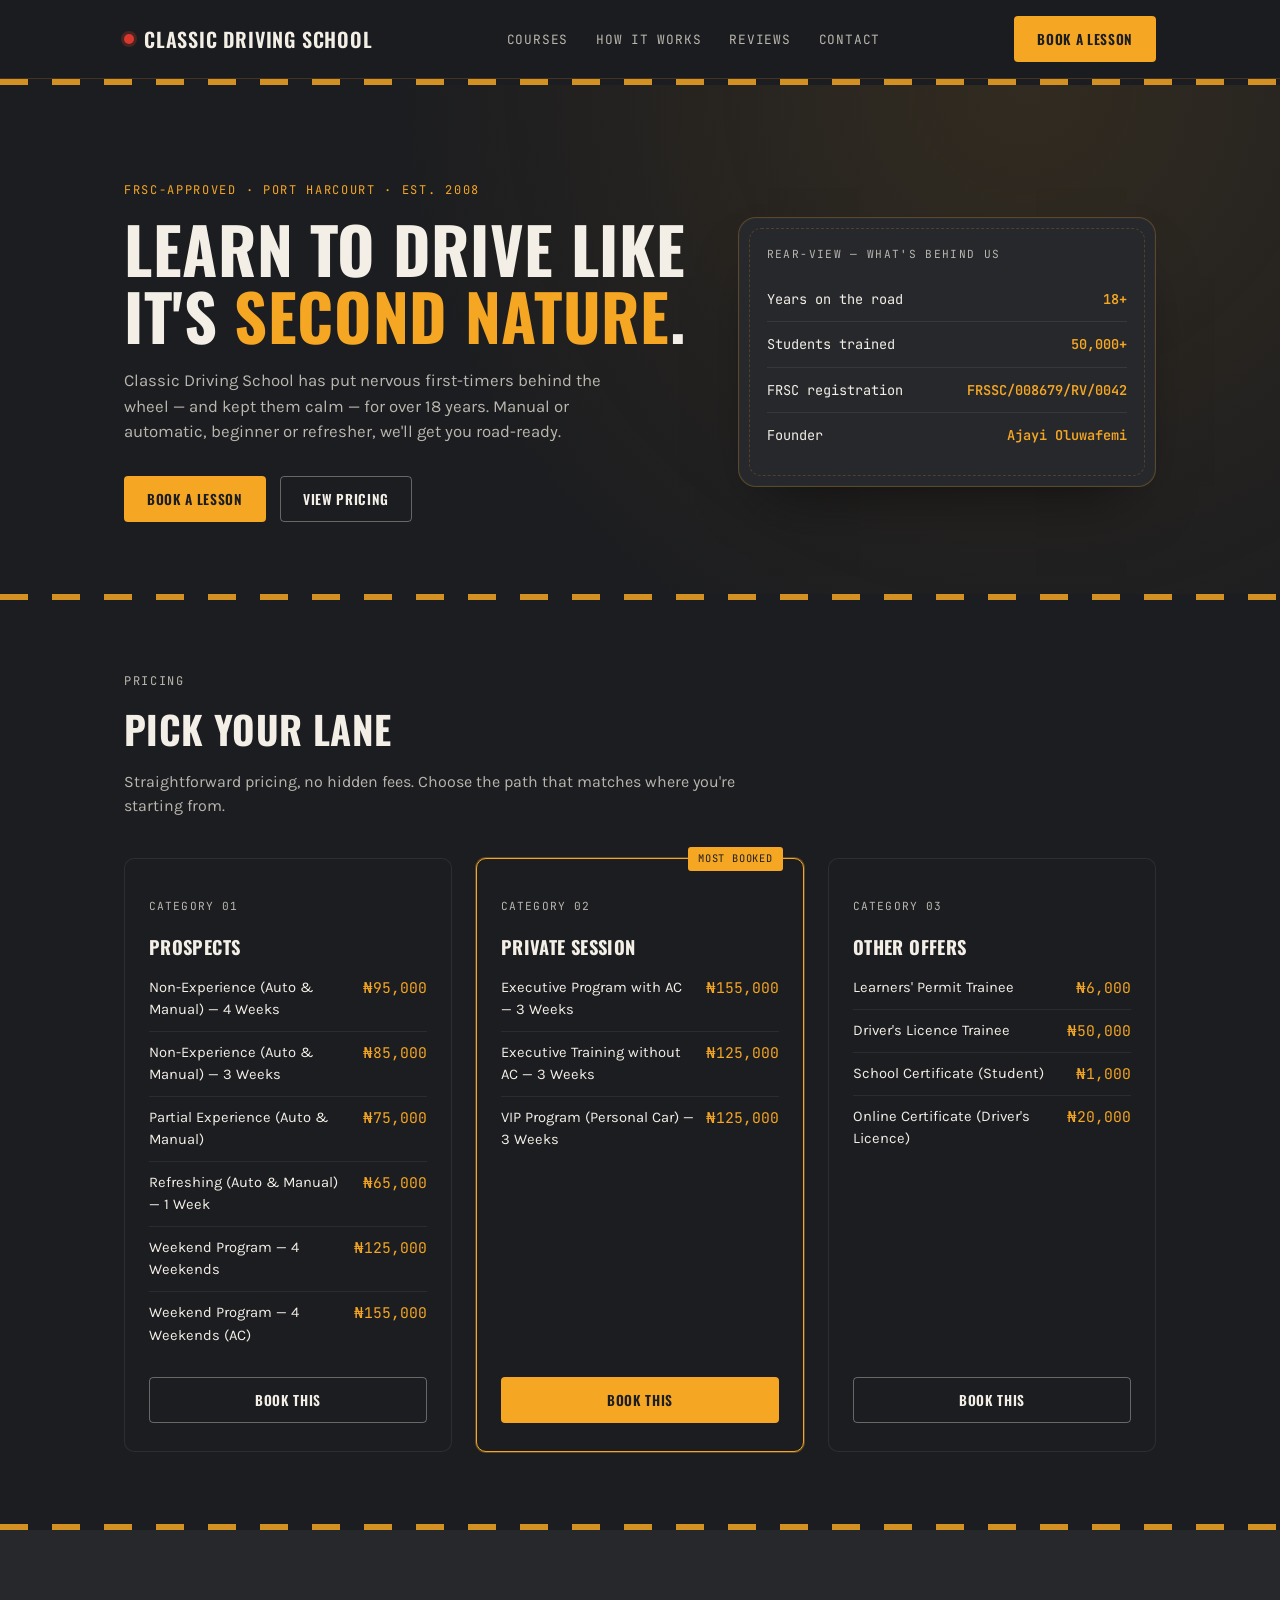
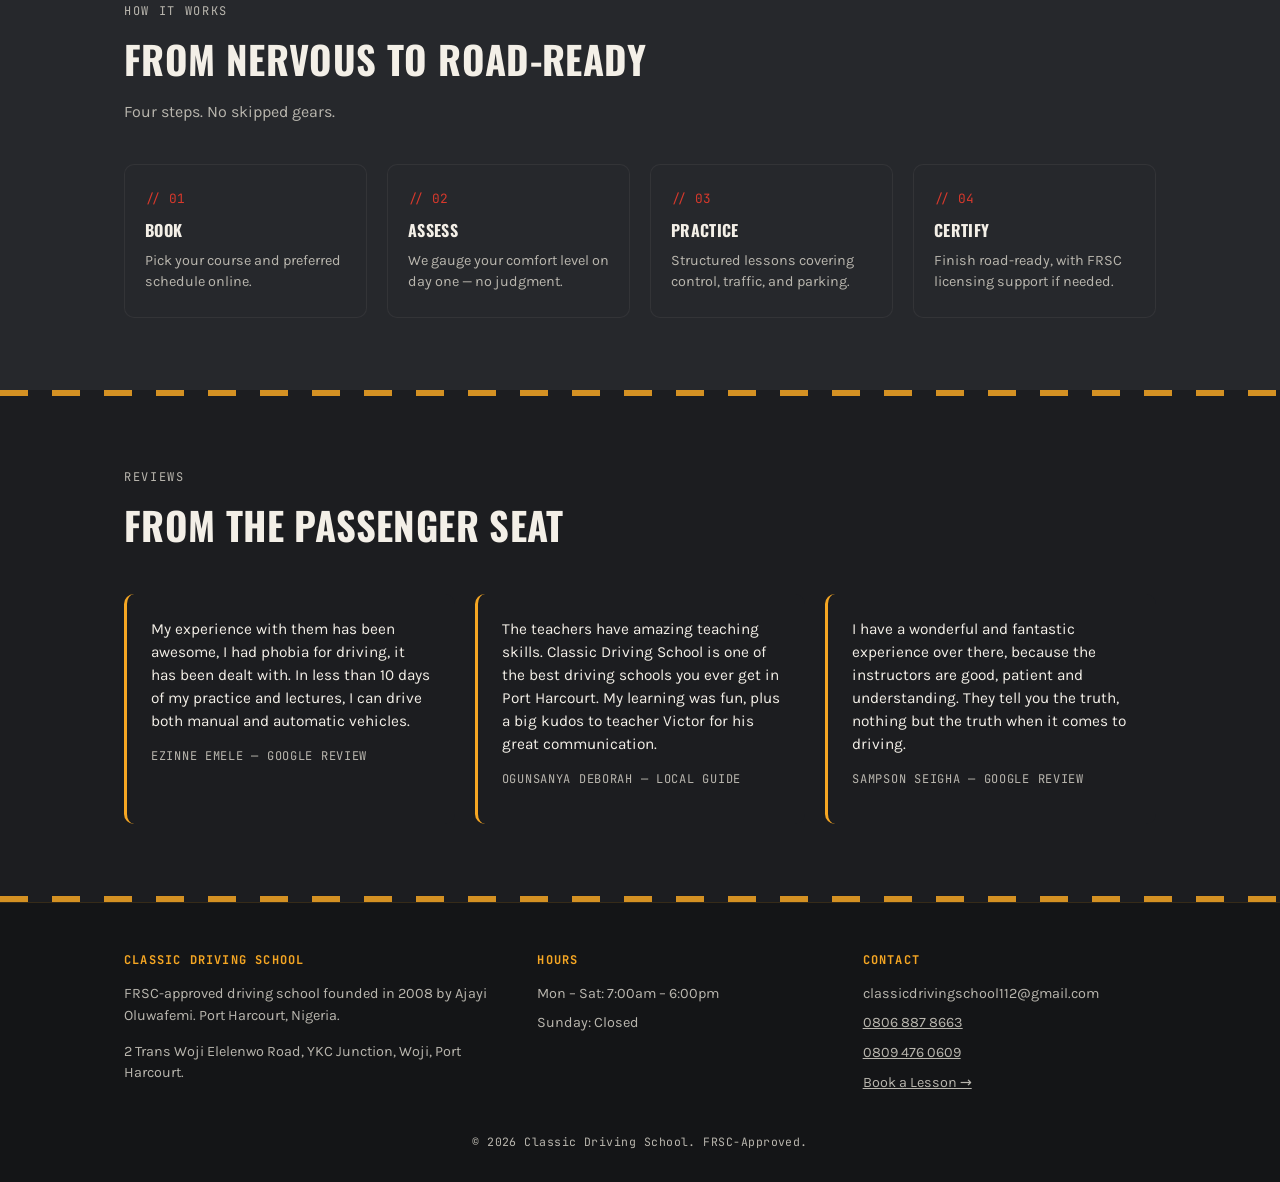
==== commit 8bfb9134: "Update index.html" ====
--- a/index.html
+++ b/index.html
@@ -31,7 +31,7 @@
     <div>
       <p class="eyebrow">FRSC-Approved &middot; Port Harcourt &middot; Est. 2008</p>
       <h1 class="hero-title">Learn to drive like it's <em>second nature</em>.</h1>
-      <p class="hero-sub">Classic Driving School has put nervous first-timers behind the wheel — and kept them calm — for over 15 years. Manual or automatic, beginner or refresher, we'll get you road-ready.</p>
+      <p class="hero-sub">Classic Driving School has put nervous first-timers behind the wheel — and kept them calm — for over <span class="years-since-2008">18</span> years. Manual or automatic, beginner or refresher, we'll get you road-ready.</p>
       <div class="hero-actions">
         <a class="btn btn-primary" href="book.html">Book a Lesson</a>
         <a class="btn btn-ghost" href="#courses">View Pricing</a>
@@ -39,7 +39,7 @@
     </div>
     <div class="mirror">
       <p class="mirror-label">Rear-View — What's Behind Us</p>
-      <div class="mirror-stat-row"><span>Years on the road</span><span class="num">15+</span></div>
+      <div class="mirror-stat-row"><span>Years on the road</span><span class="num"><span class="years-since-2008">18</span>+</span></div>
       <div class="mirror-stat-row"><span>Students trained</span><span class="num">50,000+</span></div>
       <div class="mirror-stat-row"><span>FRSC registration</span><span class="num">FRSSC/008679/RV/0042</span></div>
       <div class="mirror-stat-row"><span>Founder</span><span class="num">Ajayi Oluwafemi</span></div>
@@ -191,5 +191,18 @@
   </div>
 </footer>
 
+<script>
+// The school opened in 2008, so the "years on the road" figure changes
+// every year. Rather than leave a number in the HTML that quietly goes
+// stale, work it out from today's date. The HTML still contains a
+// sensible value as a fallback for anyone with JavaScript turned off.
+(function () {
+  const years = new Date().getFullYear() - 2008;
+  document.querySelectorAll('.years-since-2008').forEach(function (el) {
+    el.textContent = years;
+  });
+})();
+</script>
+
 </body>
 </html>
--- a/styles.css
+++ b/styles.css
@@ -425,18 +425,6 @@
 }
 .footer-grid ul { list-style: none; padding: 0; margin: 0; }
 .footer-grid li { margin-bottom: 8px; }
-.footer-map {
-  margin-bottom: 32px;
-  border-radius: 8px;
-  overflow: hidden;
-  border: 1px solid rgba(245, 166, 35, 0.15);
-}
-.footer-map iframe {
-  display: block;
-  width: 100%;
-  height: 260px;
-  border: 0;
-}
 .footer-bottom {
   font-family: var(--font-mono);
   font-size: 0.72rem;
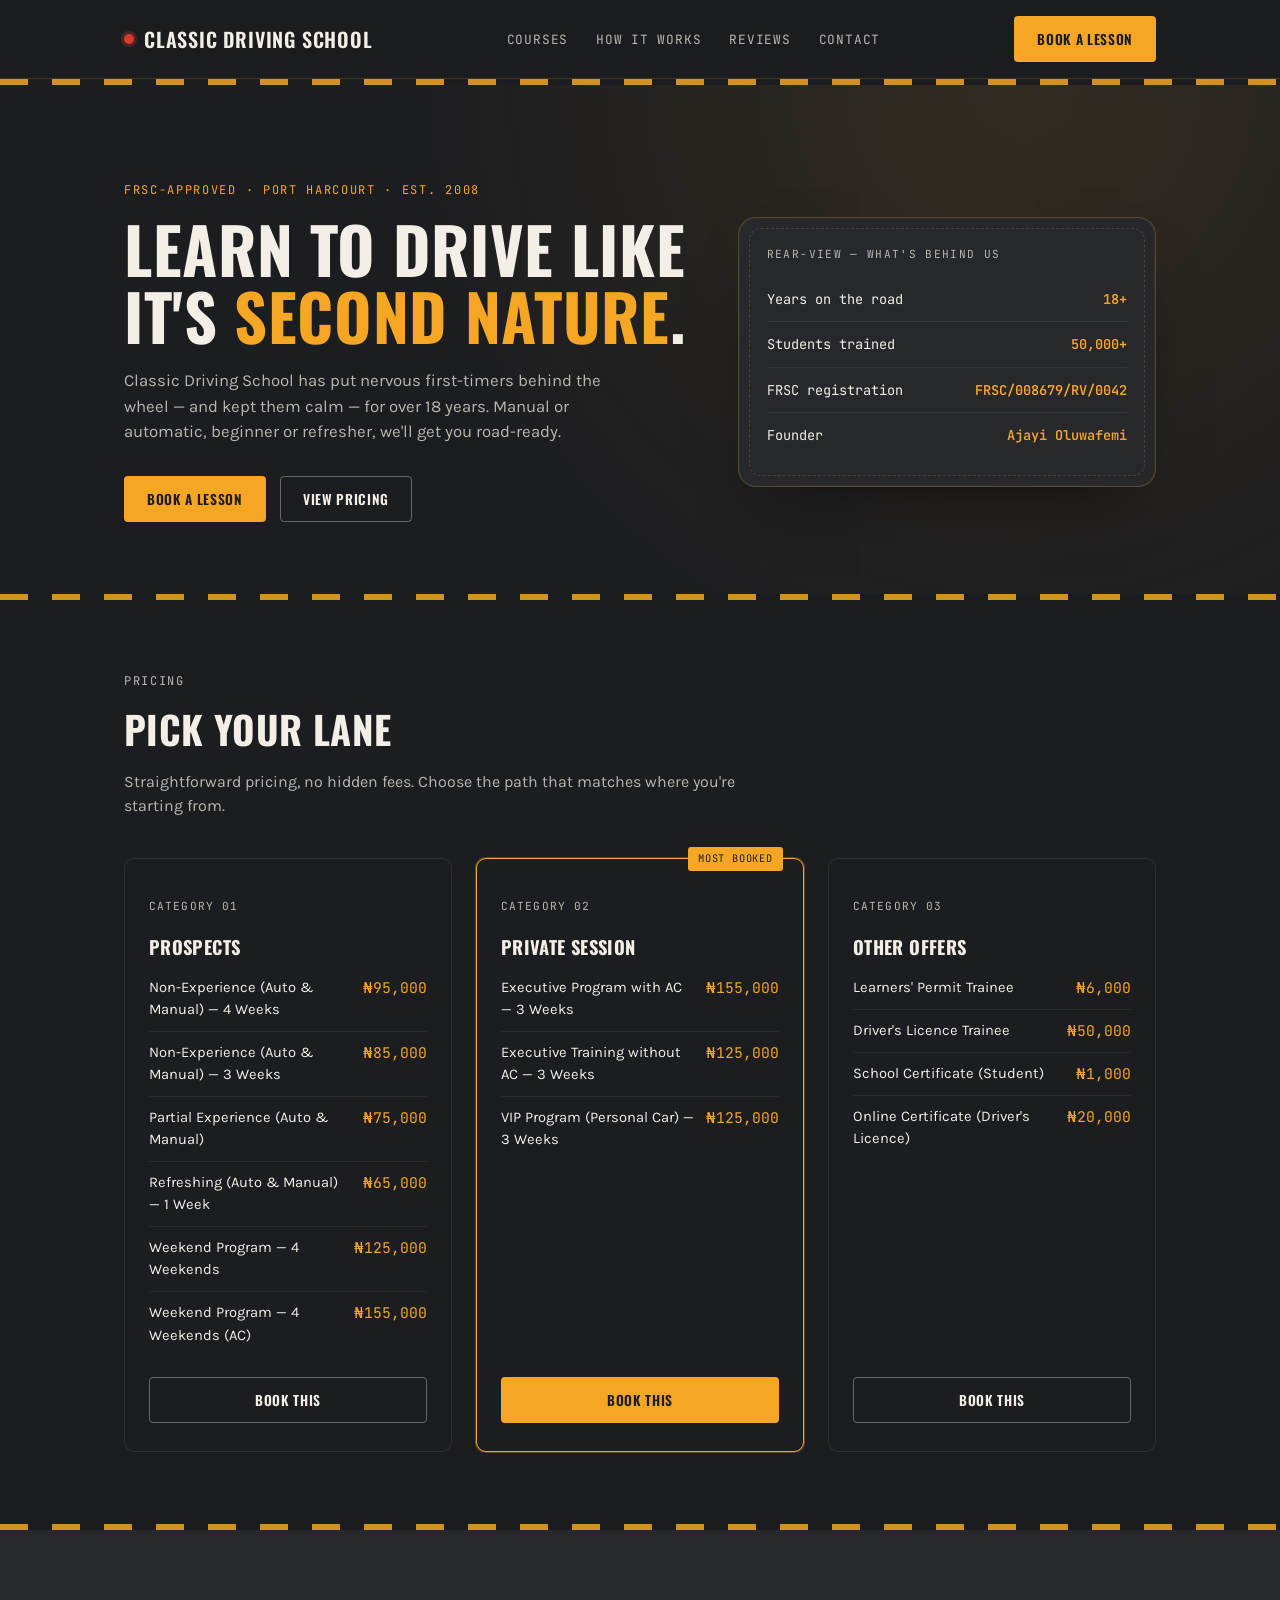
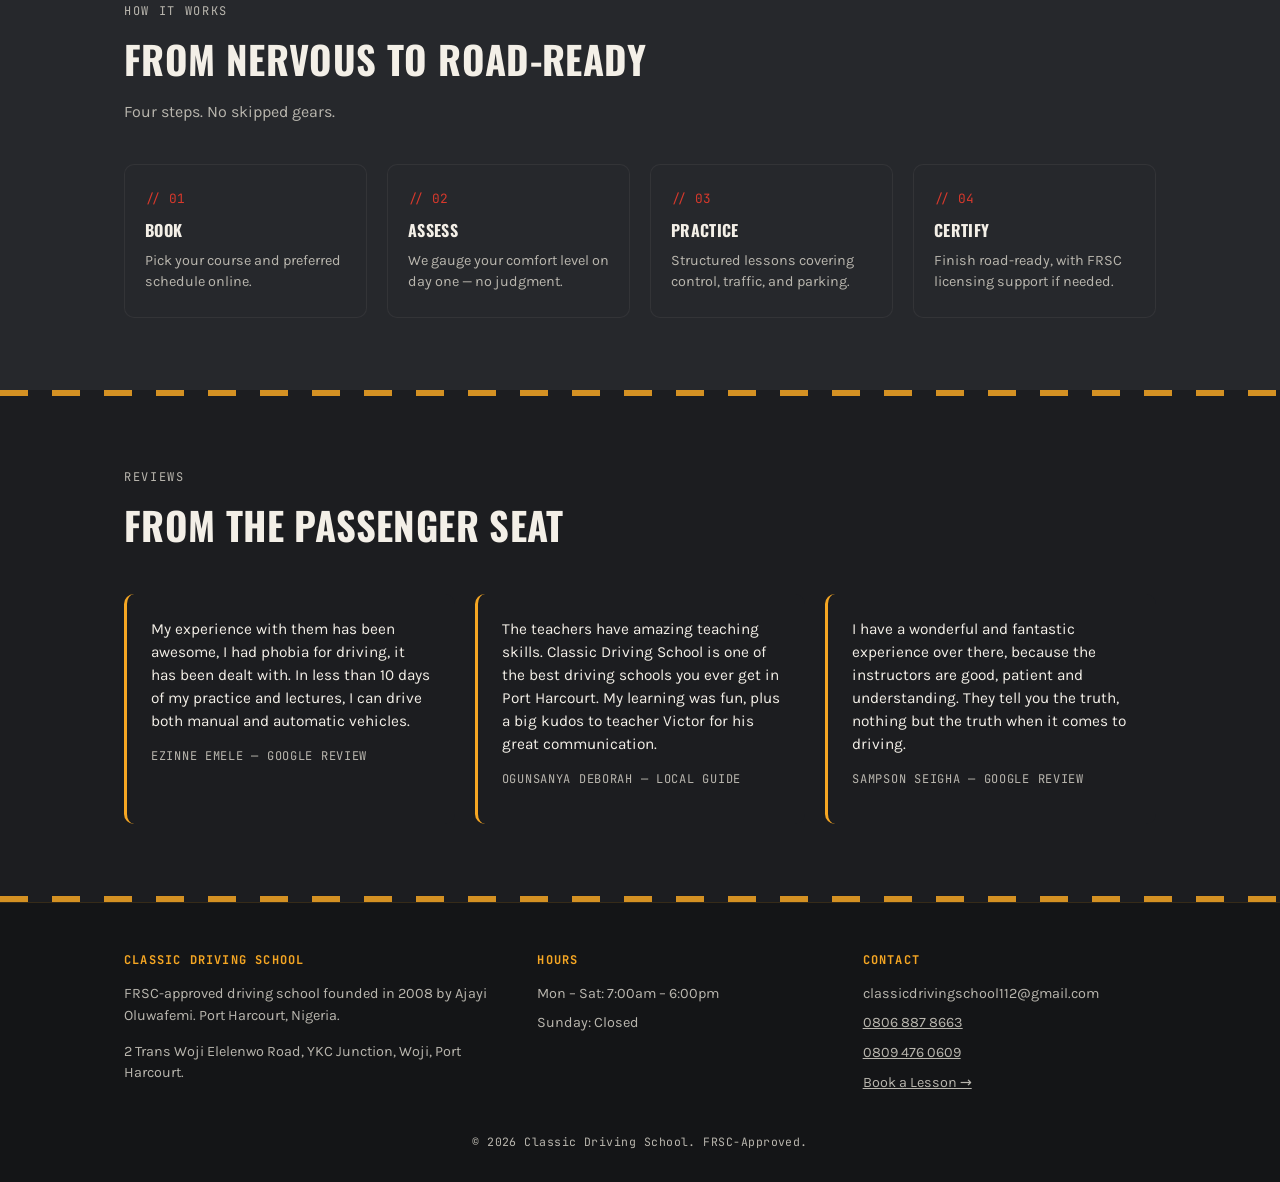
==== commit 0c28a4b9: "Update index.html" ====
--- a/index.html
+++ b/index.html
@@ -41,7 +41,7 @@
       <p class="mirror-label">Rear-View — What's Behind Us</p>
       <div class="mirror-stat-row"><span>Years on the road</span><span class="num"><span class="years-since-2008">18</span>+</span></div>
       <div class="mirror-stat-row"><span>Students trained</span><span class="num">50,000+</span></div>
-      <div class="mirror-stat-row"><span>FRSC registration</span><span class="num">FRSSC/008679/RV/0042</span></div>
+      <div class="mirror-stat-row"><span>FRSC registration</span><span class="num">FRSC/008679/RV/0042</span></div>
       <div class="mirror-stat-row"><span>Founder</span><span class="num">Ajayi Oluwafemi</span></div>
     </div>
   </div>
